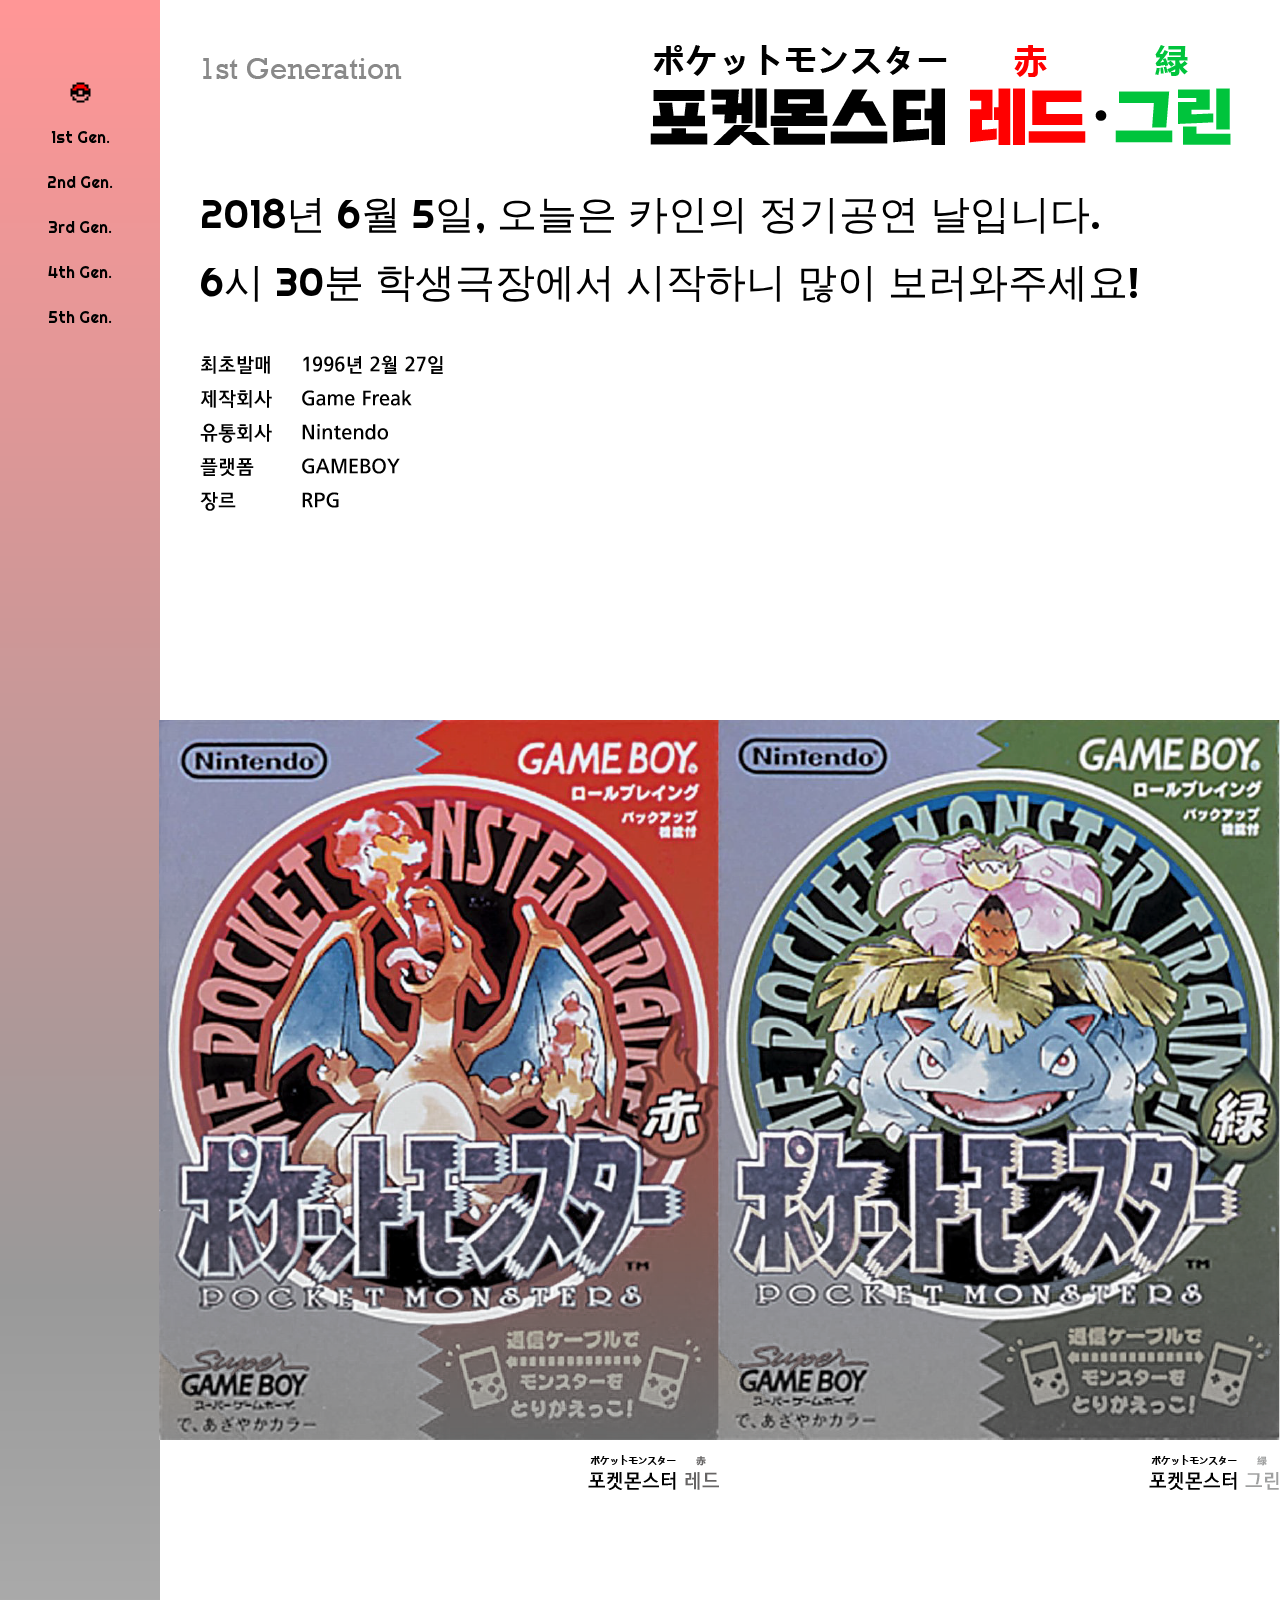
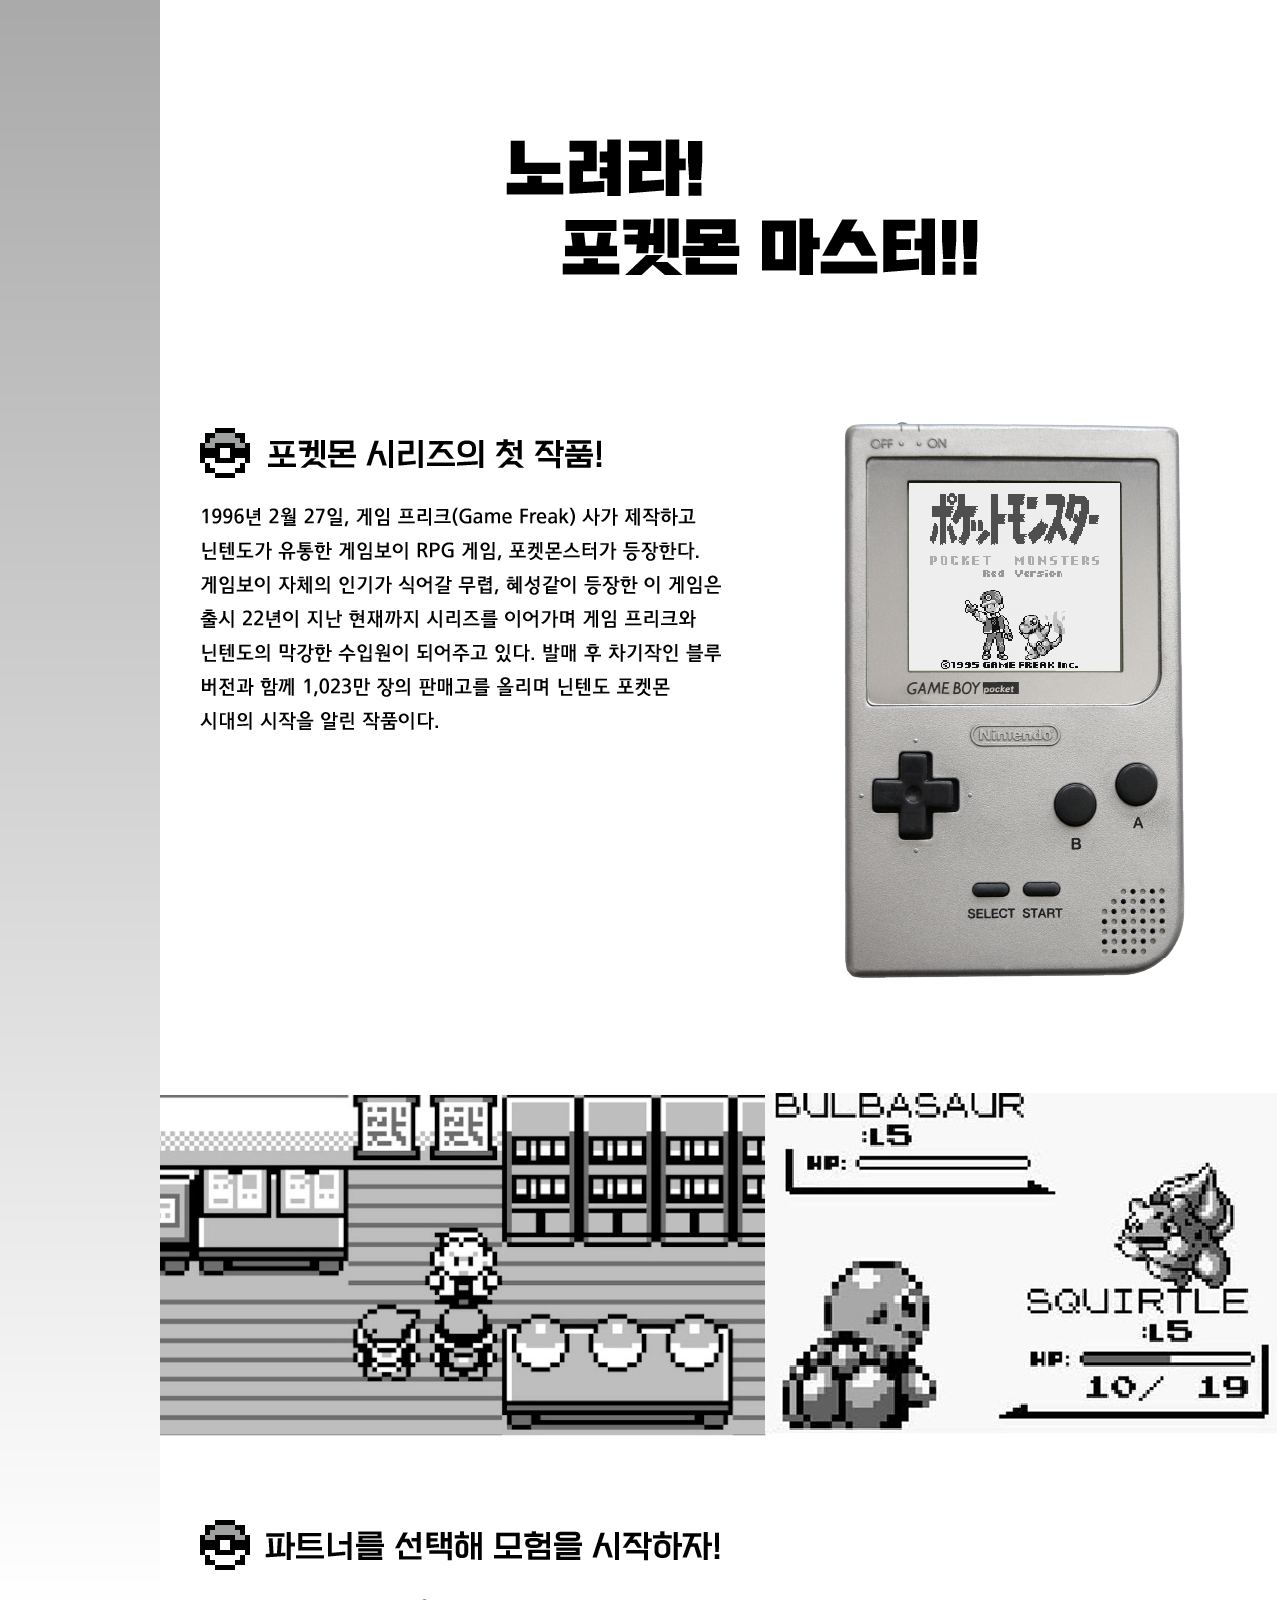
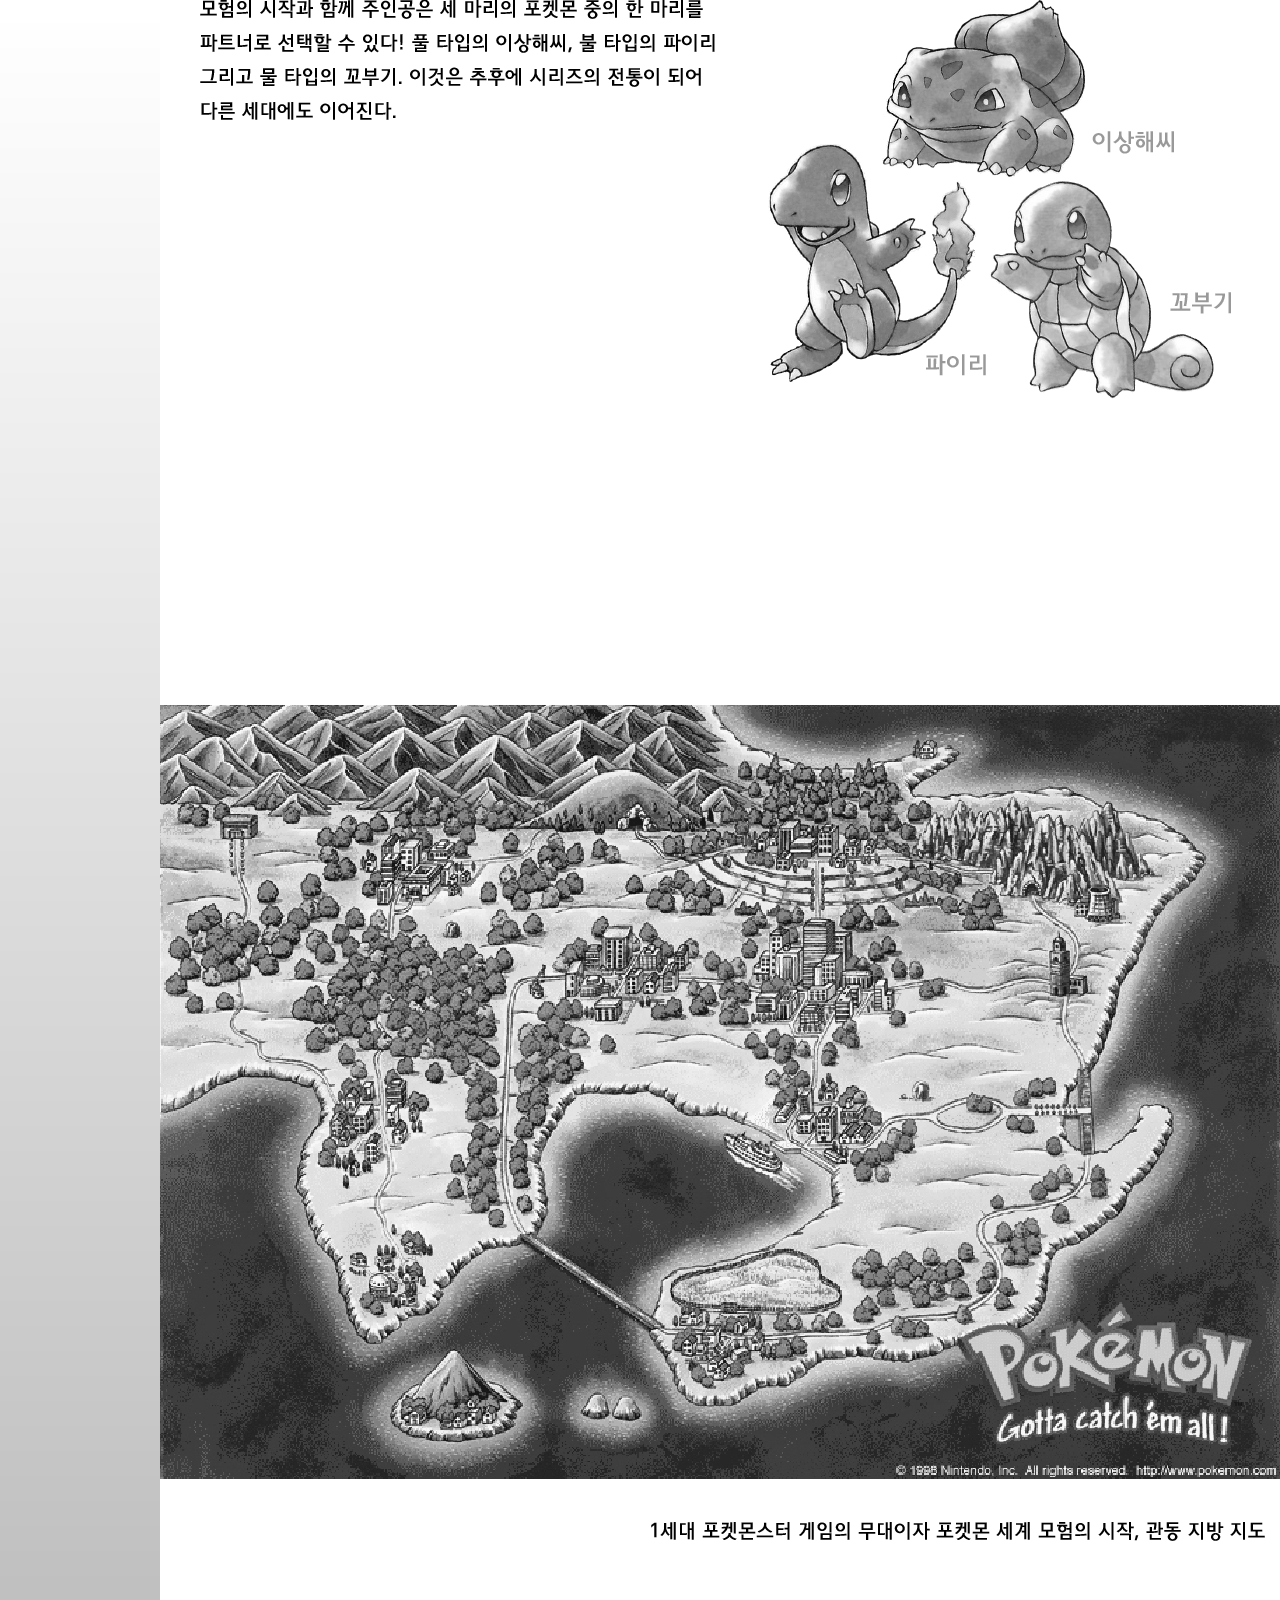
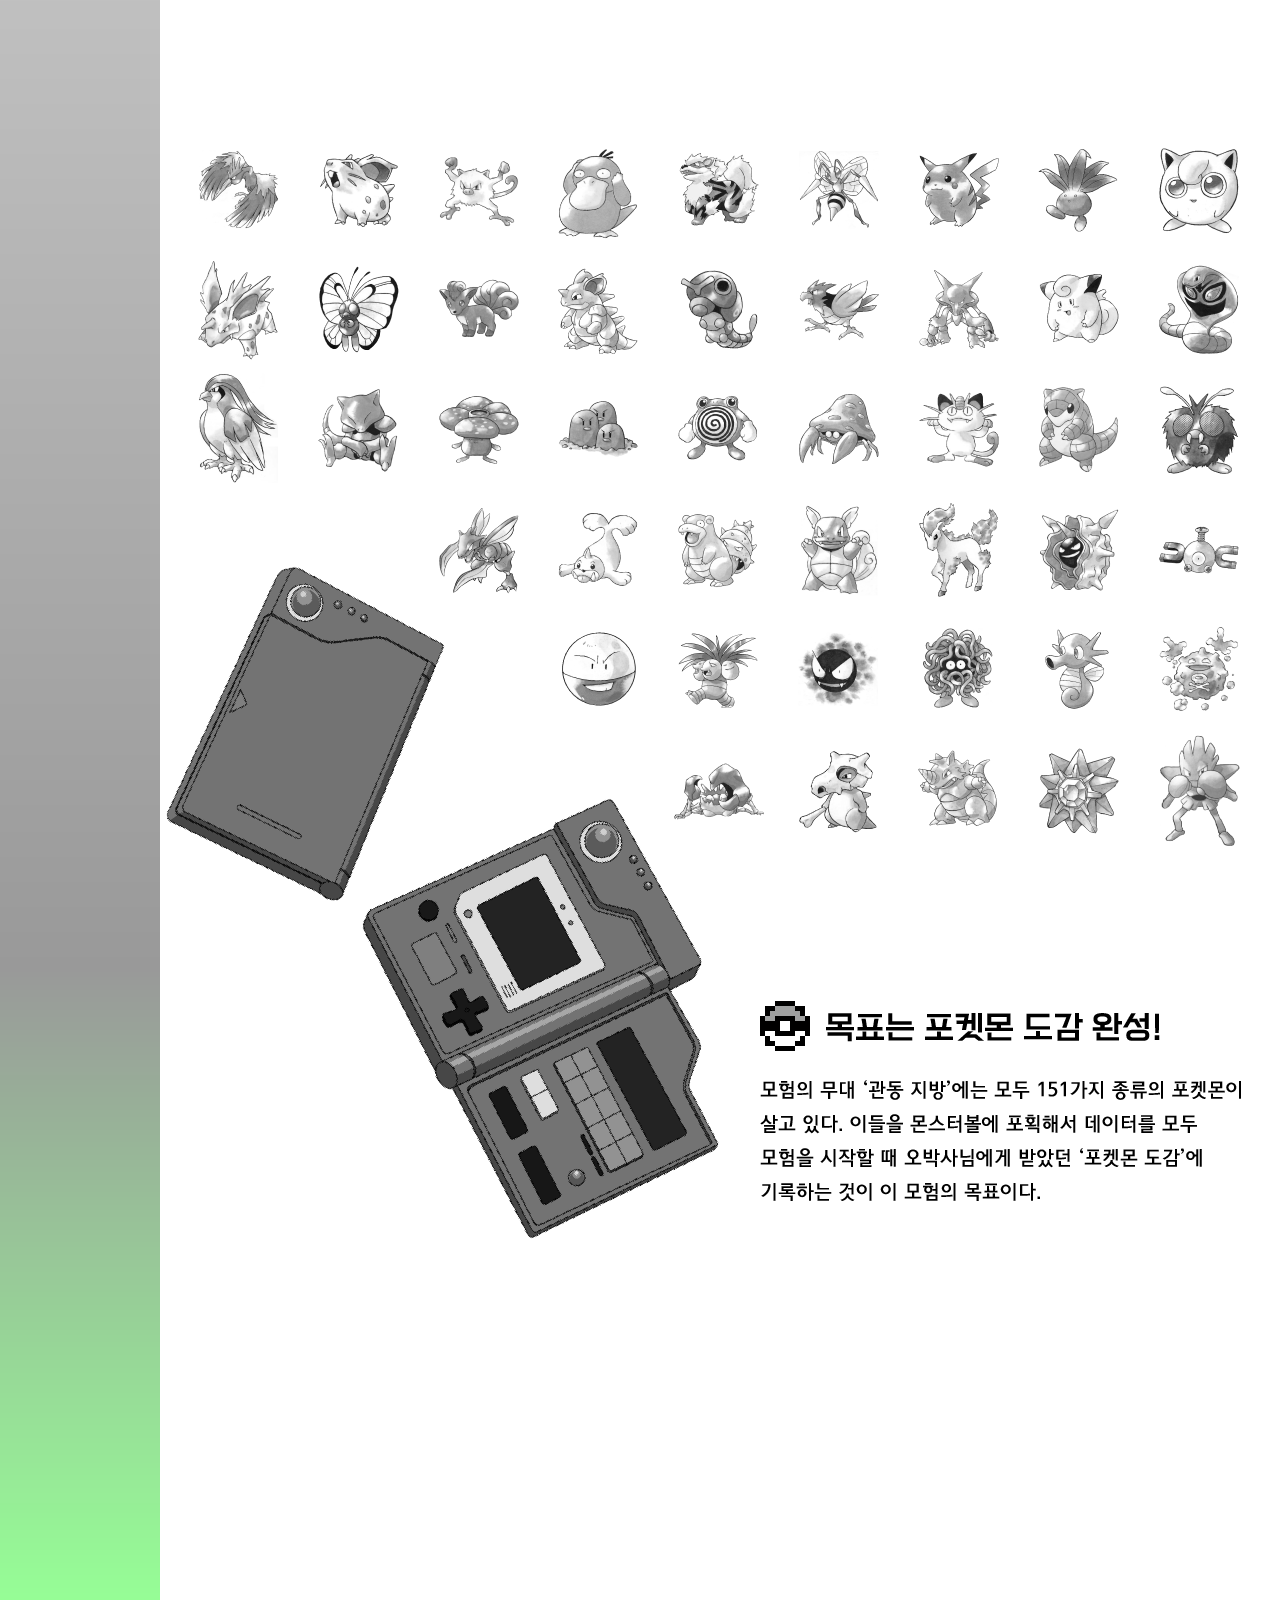
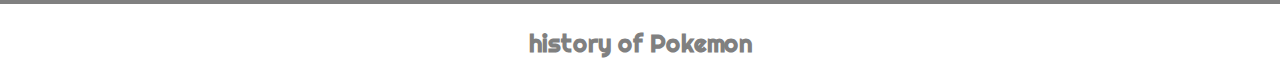
==== 1gen.html @ de826871 "Add files via upload" ====
<!DOCTYPE html>
<html>
<head>
	<meta charset="utf-8">
	<title>Pokemon Story</title>
	<link rel="stylesheet" type="text/css" href="normalize.css">
	<link href="https://fonts.googleapis.com/css?family=Righteous" rel="stylesheet">
	<meta name="description" content="포켓몬 게임의 역사를 담은 페이지.">
	<meta property="og:type" content="website">
	<meta property="og:url" content="https://raylit.github.io/Pokestory">
	<meta property="og:image" content="thumbnail-poke.png">
	<meta property="og:title" content="History of Pokemon Game">
	<meta property="og:description" content="포켓몬 게임의 역사를 담은 페이지.">
	<style>

		a:link, a:active, a:visited, a:hover{ text-decoration:  none; }
		a:link, a:active, a:visited { color: black; }

		nav{margin-top: 60px; width:160px; height: 390px; position: fixed; left:calc(50% - 640px);}
		nav #logo{width:160px; height:45px; padding-top:10px;}
		nav #logo a{display:block; text-align:center; line-height:5px ; height:45px;}
		nav #logo img{padding-top:5px; height:25px; overflow:hidden; }
		nav #menuList{margin:0; padding:0;}
		nav #menuList div{height:0px;}
		nav #menuList .main-menu-item{font-family: 'Righteous', cursive; list-style:none; width: 160px; height:45px;}
		nav #menuList a{display:block; height:45px; text-align:center; line-height:45px;}
		nav #menuList a:hover {color:white; background: black;}
		.black {margin:auto; background: gray; width:1280px; }
		.black img{width:1280px;}
		.cains{position:absolute; top:20px; padding-top:120px; padding-left:200px;font-family: 'Righteous', cursive; text-align: left; font-size:2.5em; line-height: 1.7em}


		#footer{width:1280px; height:80px; margin:auto; background: white;
			line-height: 80px;}
		#footer h1{font-family: 'Righteous', cursive; text-align: center; width:1280px; height:45px; margin:auto; background: white;
			line-height: 80px; font-size:1.5em; color:grey;}
</style>

</head>
<body>
	<audio autoplay src="music-1gen.mp3">
	</audio>

	<nav>
		<div id="logo">
			<a href="index.html">
					<br><img src="logologo.png">
				</div>
			</a>
		</div>
		<ul id="menuList">
			<div>
			</div>
			<li class="main-menu-item"><a href="1gen.html">1st Gen.</a></li>
			<li class="main-menu-item"><a href="2gen.html">2nd Gen.</a></li>
			<li class="main-menu-item"><a href="3gen.html">3rd Gen.</a></li>
			<li class="main-menu-item"><a href="4gen.html">4th Gen.</a></li>
			<li class="main-menu-item"><a href="5gen.html">5th Gen.</a></li>

		</ul>
	</nav>
	<div class="black">
		<img src="Poke-1gen.png">
		<p class="cains">
			2018년 6월 5일, 오늘은 카인의 정기공연 날입니다.
			<br>
			6시 30분 학생극장에서 시작하니 많이 보러와주세요!
		</p>
	</div>

	<footer>
		<div id="footer">
			<h1>
			history of Pokemon
			</h1> 
		</div>
	</footer>
</body>
</html>
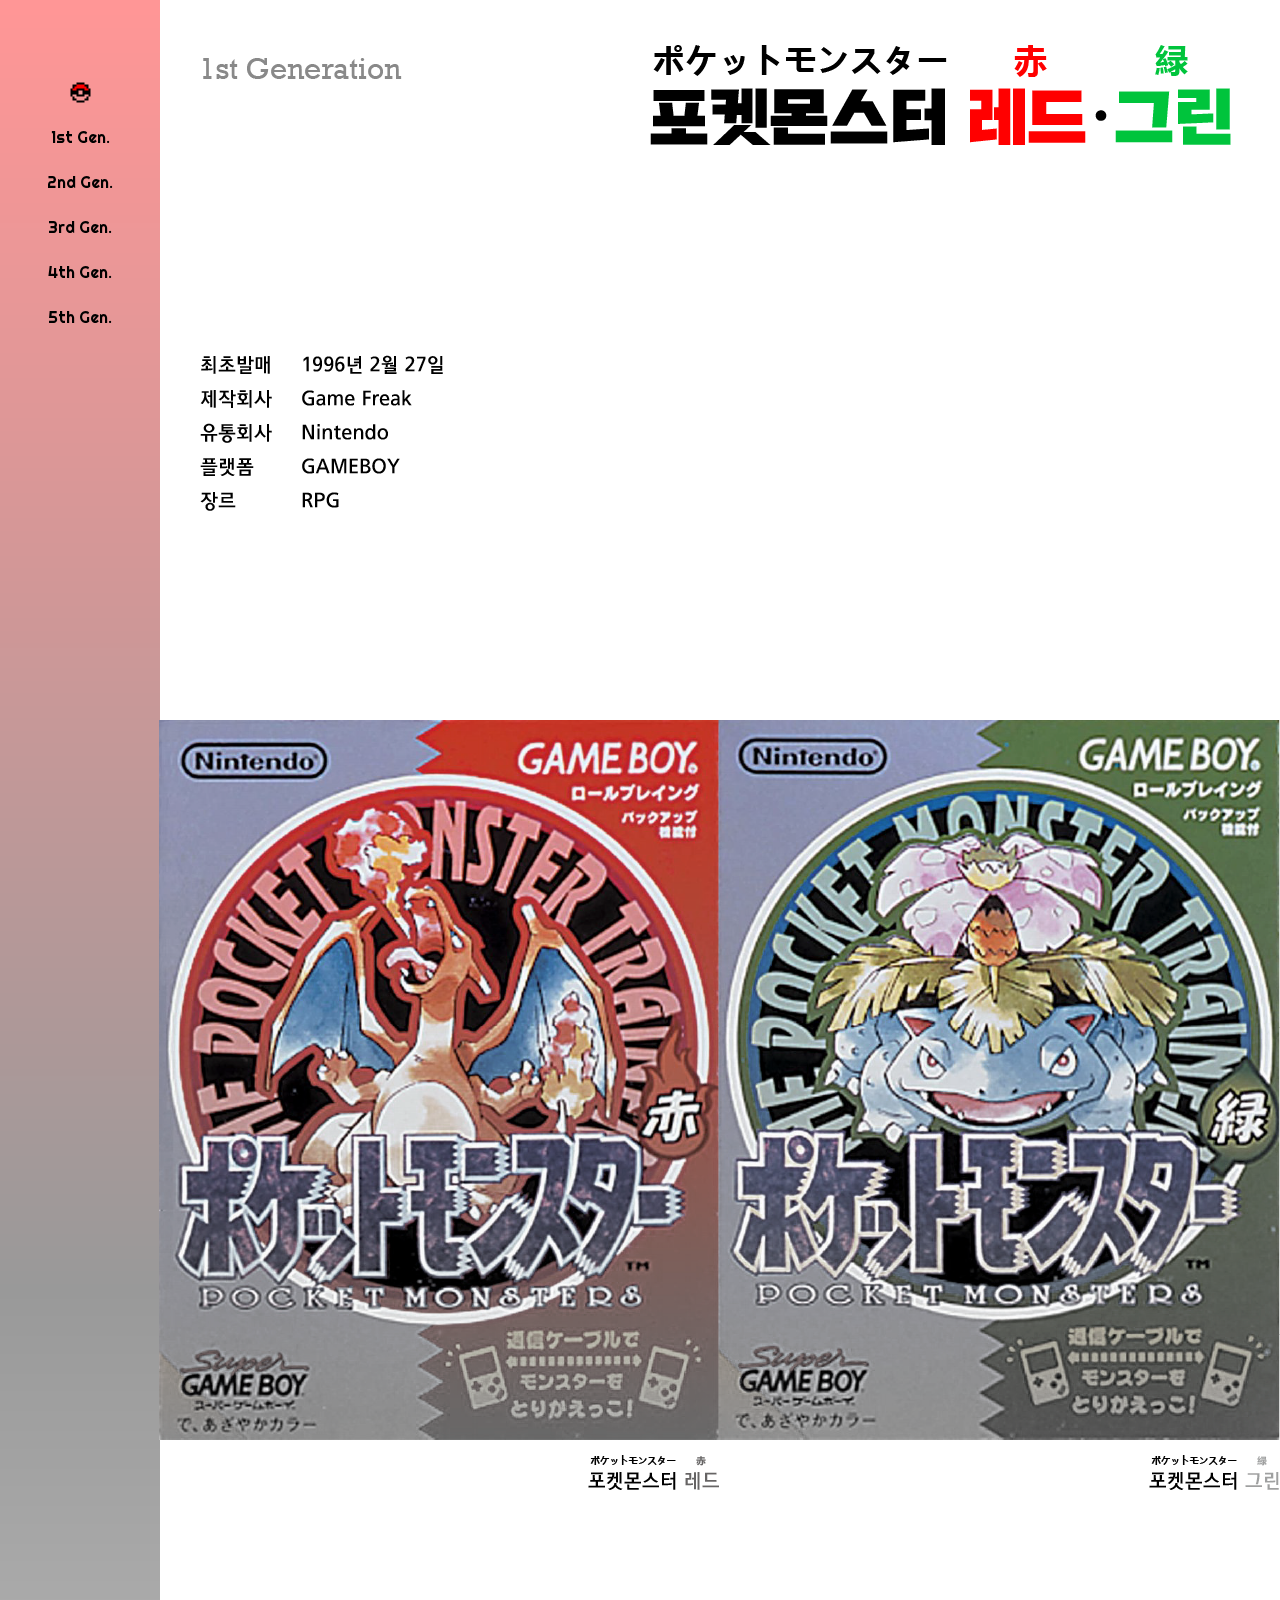
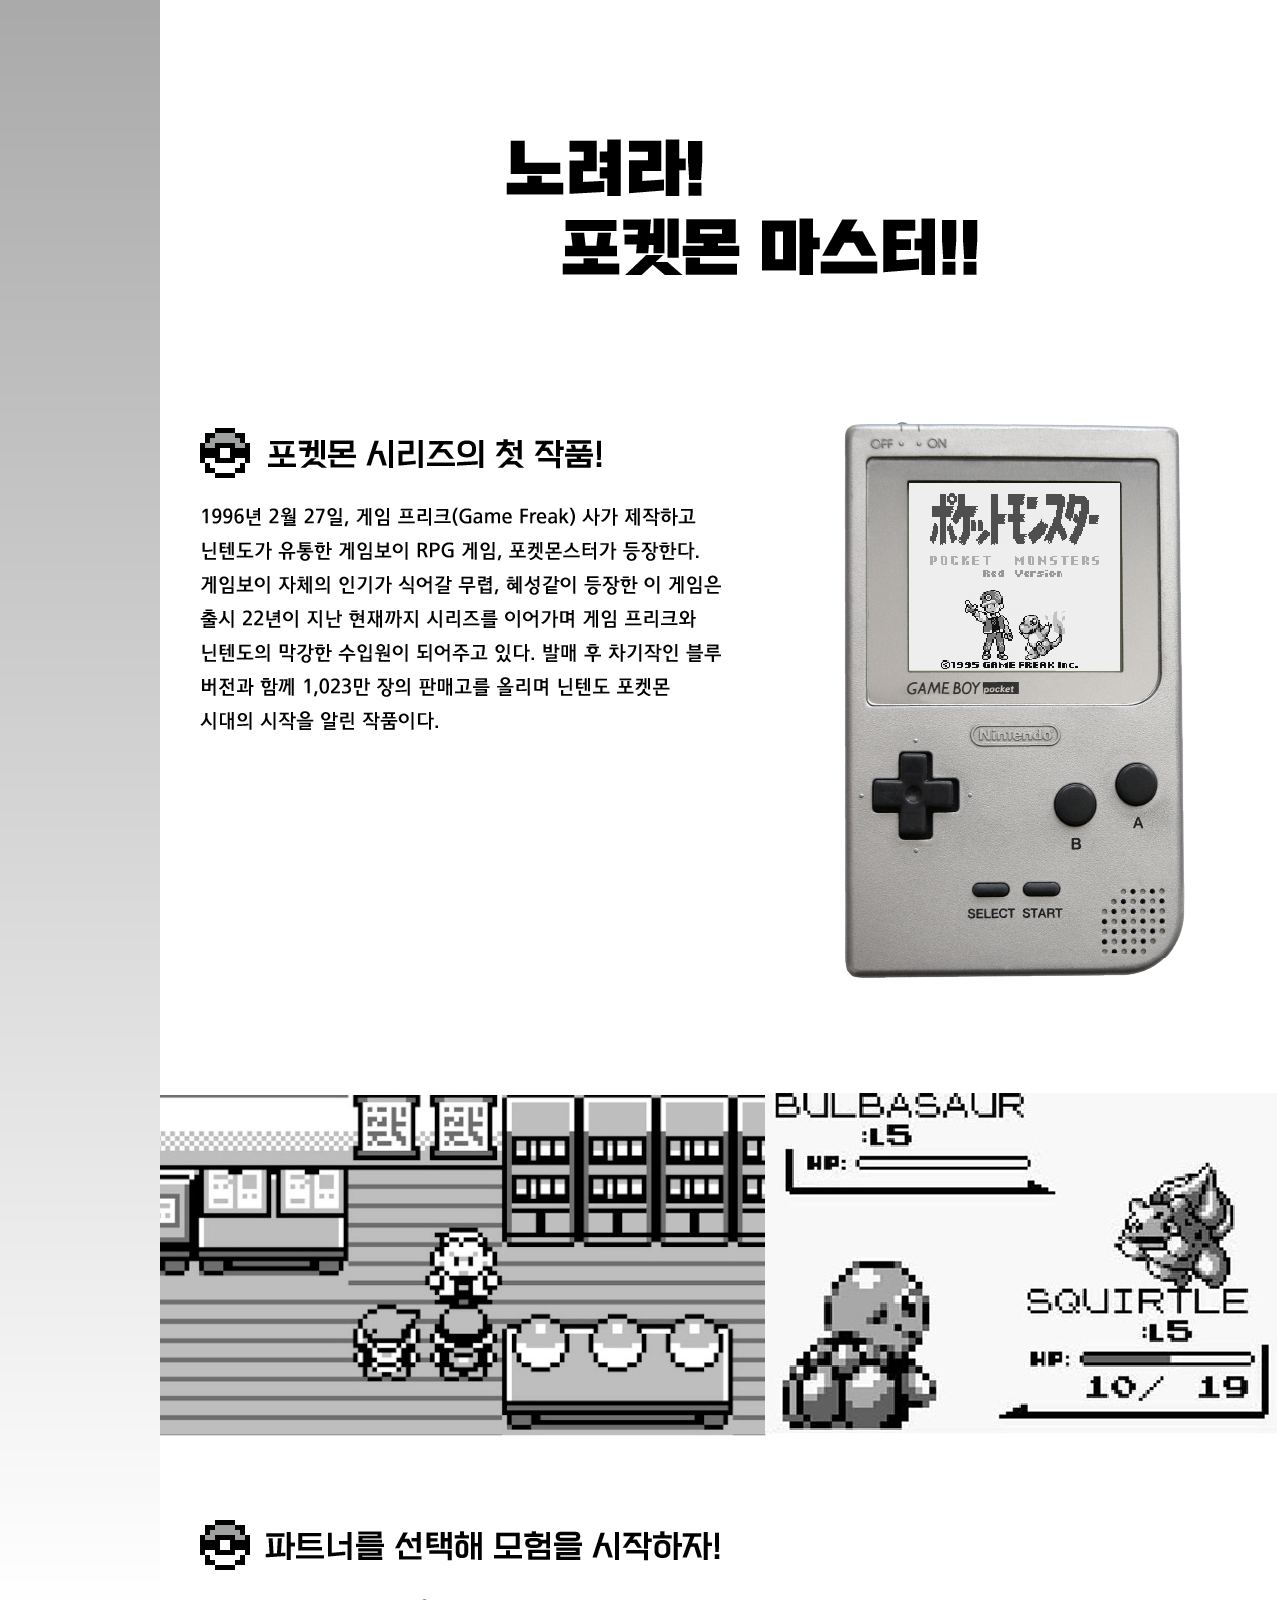
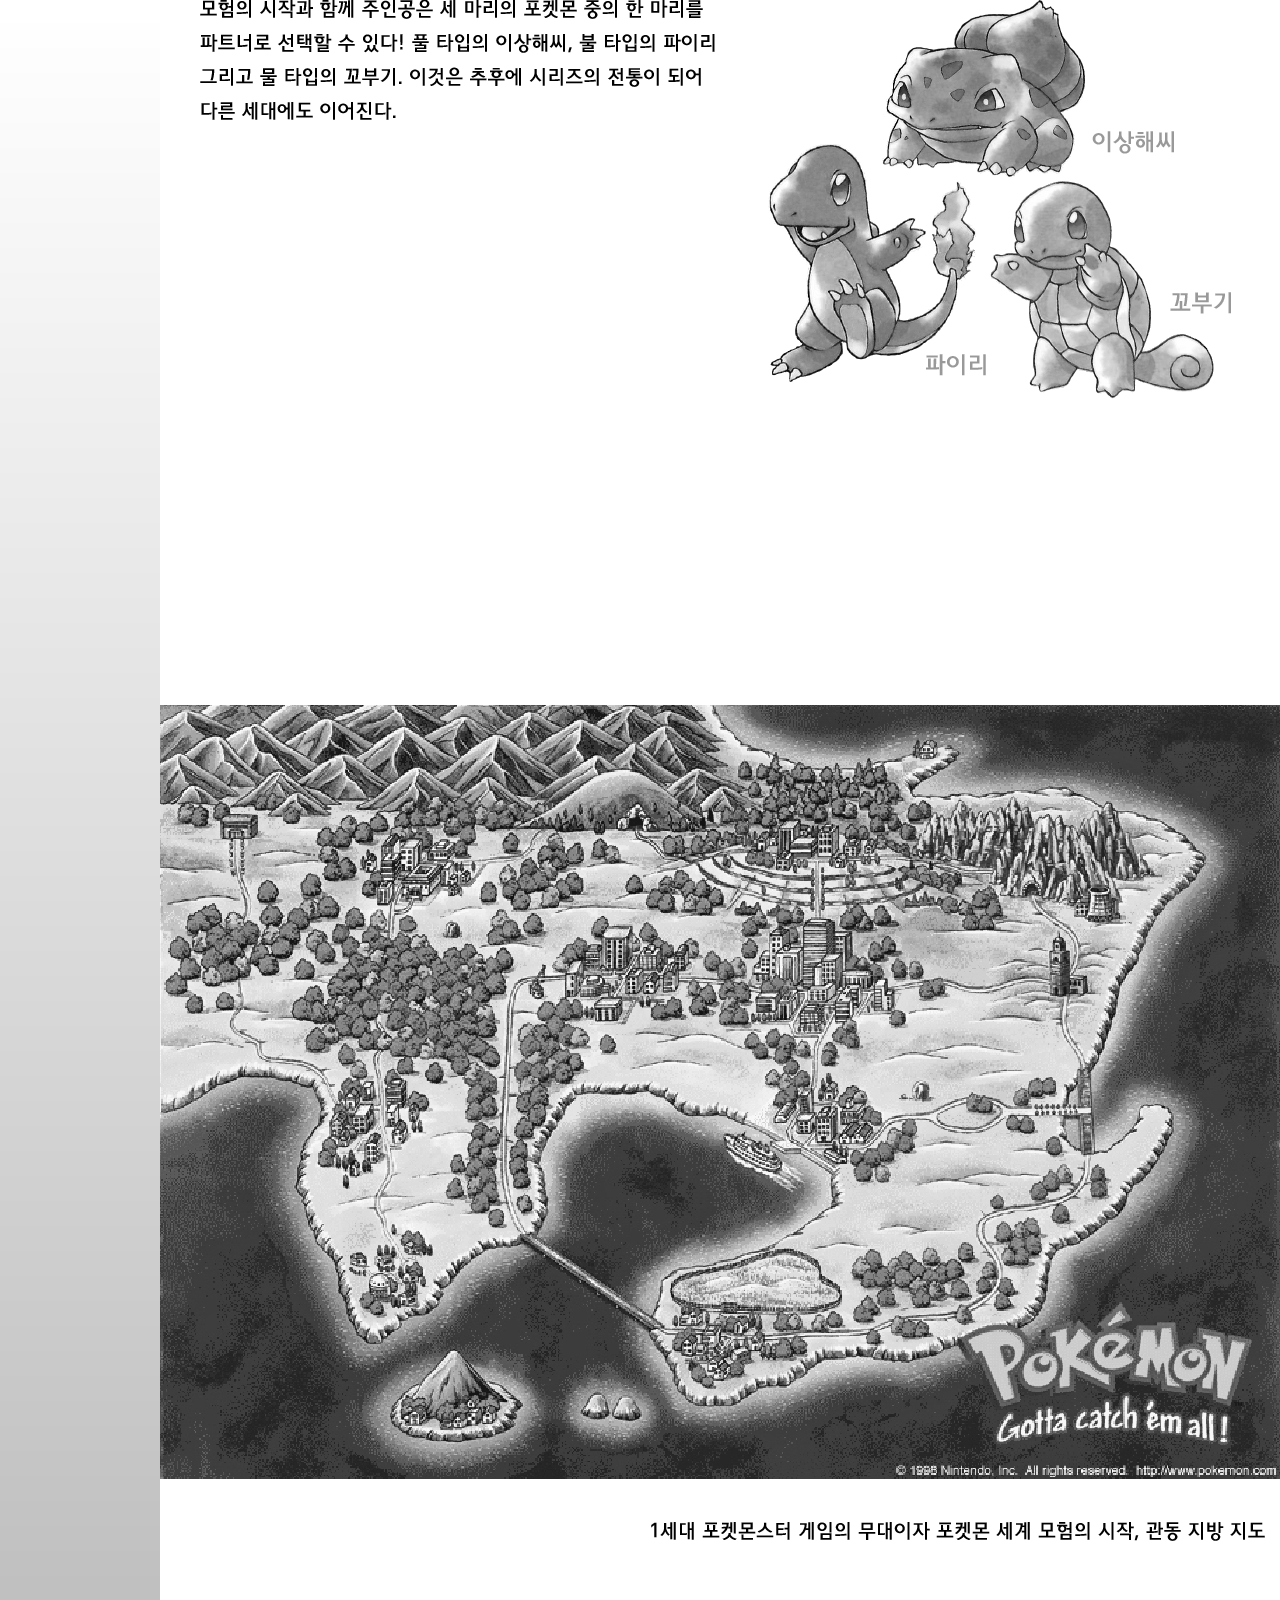
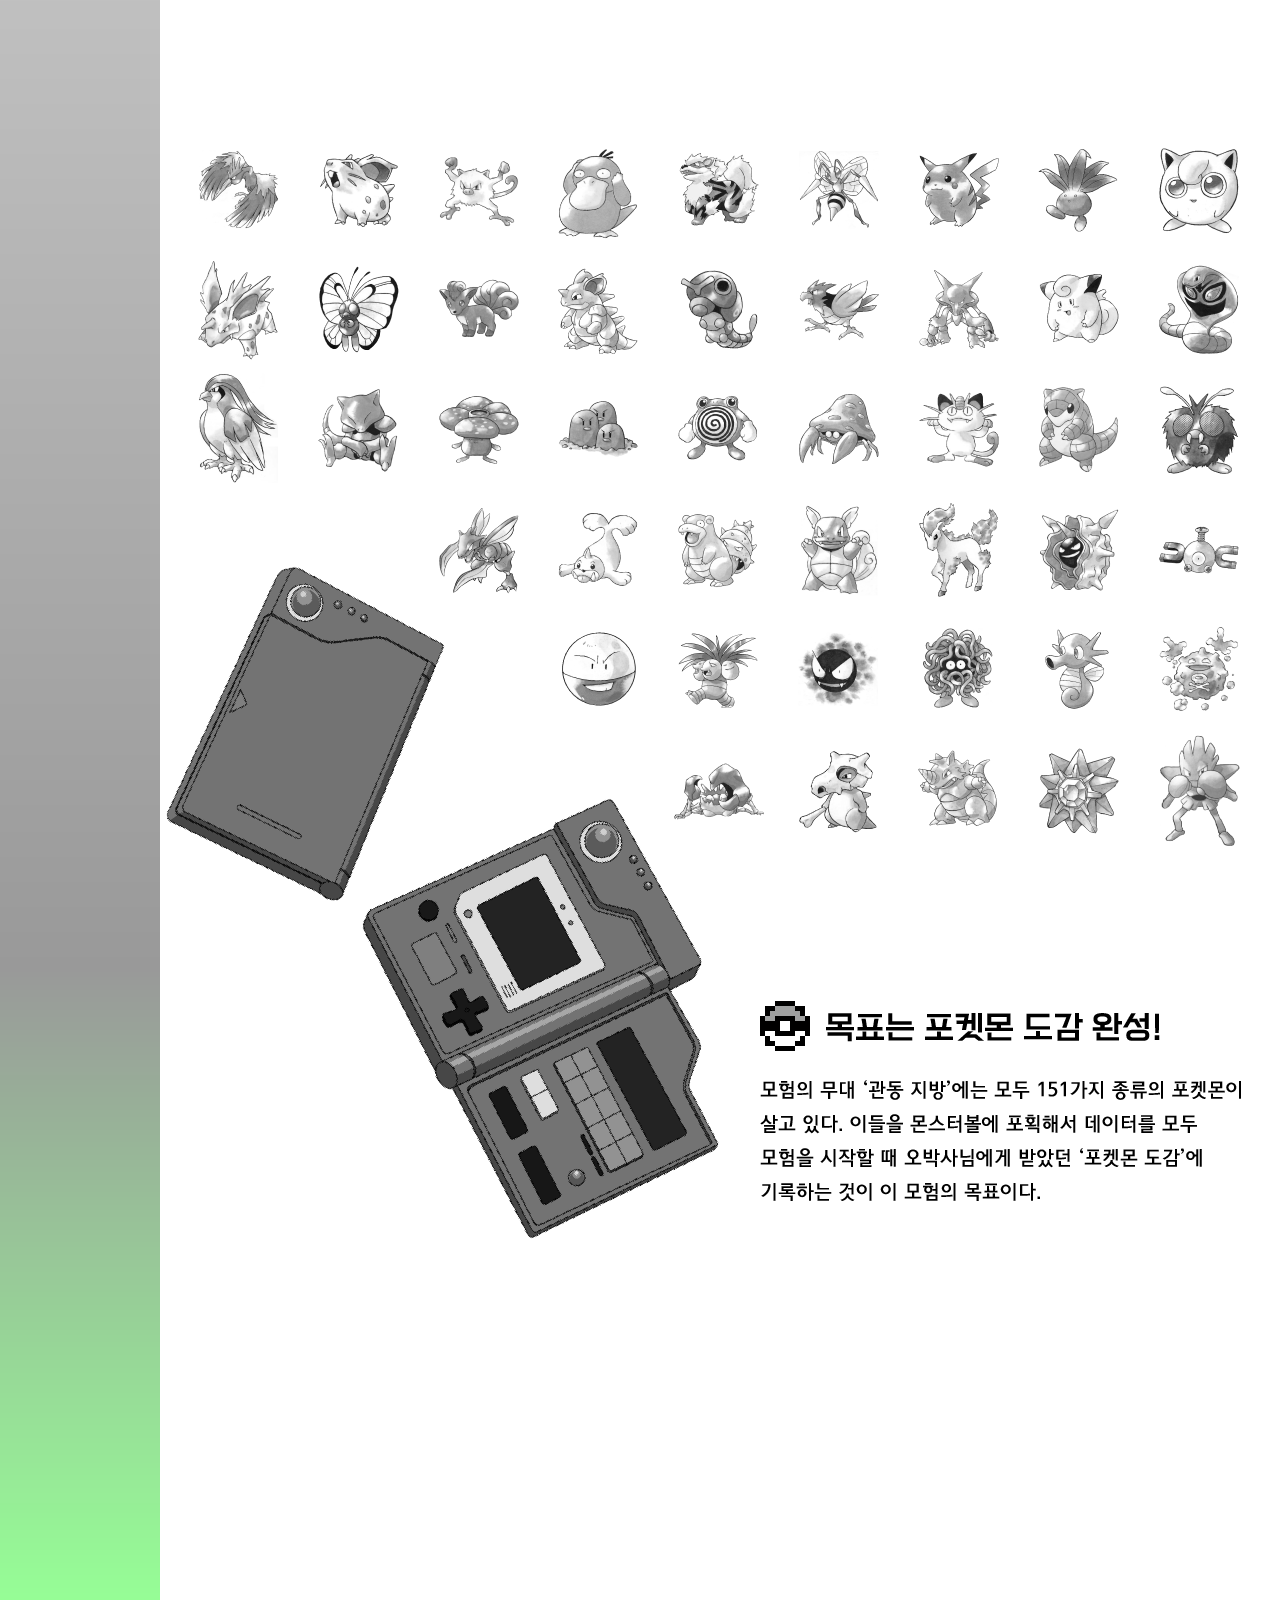
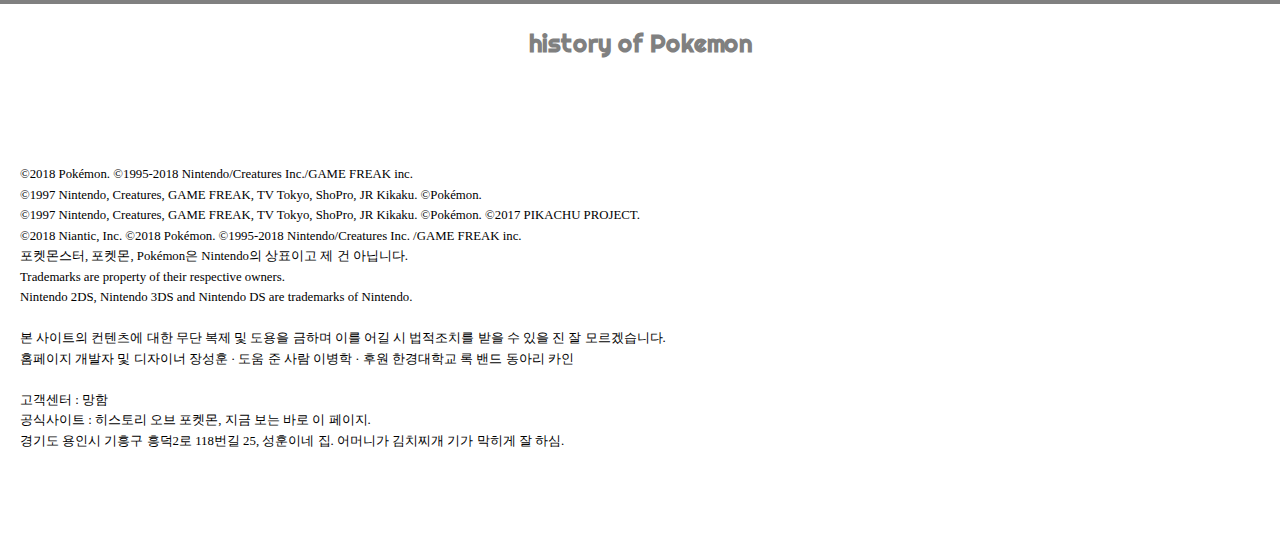
==== commit 03b9e1c5: "Add files via upload" ====
--- a/1gen.html
+++ b/1gen.html
@@ -5,36 +5,14 @@
 	<title>Pokemon Story</title>
 	<link rel="stylesheet" type="text/css" href="normalize.css">
 	<link href="https://fonts.googleapis.com/css?family=Righteous" rel="stylesheet">
+	<link rel="stylesheet" type="text/css" href="style.css">
 	<meta name="description" content="포켓몬 게임의 역사를 담은 페이지.">
 	<meta property="og:type" content="website">
 	<meta property="og:url" content="https://raylit.github.io/Pokestory">
 	<meta property="og:image" content="thumbnail-poke.png">
 	<meta property="og:title" content="History of Pokemon Game">
 	<meta property="og:description" content="포켓몬 게임의 역사를 담은 페이지.">
-	<style>
 
-		a:link, a:active, a:visited, a:hover{ text-decoration:  none; }
-		a:link, a:active, a:visited { color: black; }
-
-		nav{margin-top: 60px; width:160px; height: 390px; position: fixed; left:calc(50% - 640px);}
-		nav #logo{width:160px; height:45px; padding-top:10px;}
-		nav #logo a{display:block; text-align:center; line-height:5px ; height:45px;}
-		nav #logo img{padding-top:5px; height:25px; overflow:hidden; }
-		nav #menuList{margin:0; padding:0;}
-		nav #menuList div{height:0px;}
-		nav #menuList .main-menu-item{font-family: 'Righteous', cursive; list-style:none; width: 160px; height:45px;}
-		nav #menuList a{display:block; height:45px; text-align:center; line-height:45px;}
-		nav #menuList a:hover {color:white; background: black;}
-		.black {margin:auto; background: gray; width:1280px; }
-		.black img{width:1280px;}
-		.cains{position:absolute; top:20px; padding-top:120px; padding-left:200px;font-family: 'Righteous', cursive; text-align: left; font-size:2.5em; line-height: 1.7em}
-
-
-		#footer{width:1280px; height:80px; margin:auto; background: white;
-			line-height: 80px;}
-		#footer h1{font-family: 'Righteous', cursive; text-align: center; width:1280px; height:45px; margin:auto; background: white;
-			line-height: 80px; font-size:1.5em; color:grey;}
-</style>
 
 </head>
 <body>
@@ -61,11 +39,6 @@
 	</nav>
 	<div class="black">
 		<img src="Poke-1gen.png">
-		<p class="cains">
-			2018년 6월 5일, 오늘은 카인의 정기공연 날입니다.
-			<br>
-			6시 30분 학생극장에서 시작하니 많이 보러와주세요!
-		</p>
 	</div>
 
 	<footer>
@@ -74,6 +47,24 @@
 			history of Pokemon
 			</h1> 
 		</div>
+		<div id="footer">
+			<p>
+			©2018 Pokémon. ©1995-2018 Nintendo/Creatures Inc./GAME FREAK inc.<br>
+			©1997 Nintendo, Creatures, GAME FREAK, TV Tokyo, ShoPro, JR Kikaku. ©Pokémon.<br>
+			©1997 Nintendo, Creatures, GAME FREAK, TV Tokyo, ShoPro, JR Kikaku. ©Pokémon. ©2017 PIKACHU PROJECT.<br>
+			©2018 Niantic, Inc. ©2018 Pokémon. ©1995-2018 Nintendo/Creatures Inc. /GAME FREAK inc.<br>
+			포켓몬스터, 포켓몬, Pokémon은 Nintendo의 상표이고 제 건 아닙니다.<br>
+			Trademarks are property of their respective owners. <br>
+			Nintendo 2DS, Nintendo 3DS and Nintendo DS are trademarks of Nintendo. <br><br>
+			본 사이트의 컨텐츠에 대한 무단 복제 및 도용을 금하며 이를 어길 시 법적조치를 받을 수 있을 진 잘 모르겠습니다.<br>
+			홈페이지 개발자 및 디자이너 장성훈 · 도움 준 사람 이병학 · 후원 한경대학교 록 밴드 동아리 카인<br>
+			<br>
+			고객센터 : 망함<br>
+			공식사이트 : 히스토리 오브 포켓몬, 지금 보는 바로 이 페이지.<br>
+			경기도 용인시 기흥구 흥덕2로 118번길 25, 성훈이네 집. 어머니가 김치찌개 기가 막히게 잘 하심.<br>
+			<br><br><br><br>
+			</p>
+		</div>
 	</footer>
 </body>
 </html>--- a/style.css
+++ b/style.css
@@ -0,0 +1,26 @@
+
+		section { width: 1280px; height:720px; margin:auto;}
+		.title{ float: left; width:256px;}
+		.title img{opacity:0.2;}
+		a:hover img{opacity:1;}
+		.titletext{margin:auto; position:absolute; top:180px; left:calc(50% - 300px);}
+		.clear{clear:both;}
+
+		a:link, a:active, a:visited, a:hover{ text-decoration:  none; }
+		a:link, a:active, a:visited { color: black; }
+
+		nav{margin-top: 60px; width:160px; height: 390px; position: fixed; left:calc(50% - 640px);}
+		nav #logo{width:160px; height:45px; padding-top:10px;}
+		nav #logo a{display:block; text-align:center; line-height:5px ; height:45px;}
+		nav #logo img{padding-top:5px; height:25px; overflow:hidden; }
+		nav #menuList{margin:0; padding:0;}
+		nav #menuList div{height:0px;}
+		nav #menuList .main-menu-item{font-family: 'Righteous', cursive; list-style:none; width: 160px; height:45px;}
+		nav #menuList a{display:block; height:45px; text-align:center; line-height:45px;}
+		nav #menuList a:hover {color:white; background: black;}
+		.black {margin:auto; background: gray; width:1280px; }
+		.black img{width:1280px;}
+
+		#footer{width:1280px; margin:auto; background: white; position:relative;}
+		#footer h1{font-family: 'Righteous', cursive; text-align: center; width:1280px; height:160px; margin:auto; background: white; line-height: 80px; font-size:1.5em; color:grey;}
+		#footer p{margin: auto; width: 1280px; font-size:0.8em; text-align:left; line-height:1.6em; padding-left:20px;}
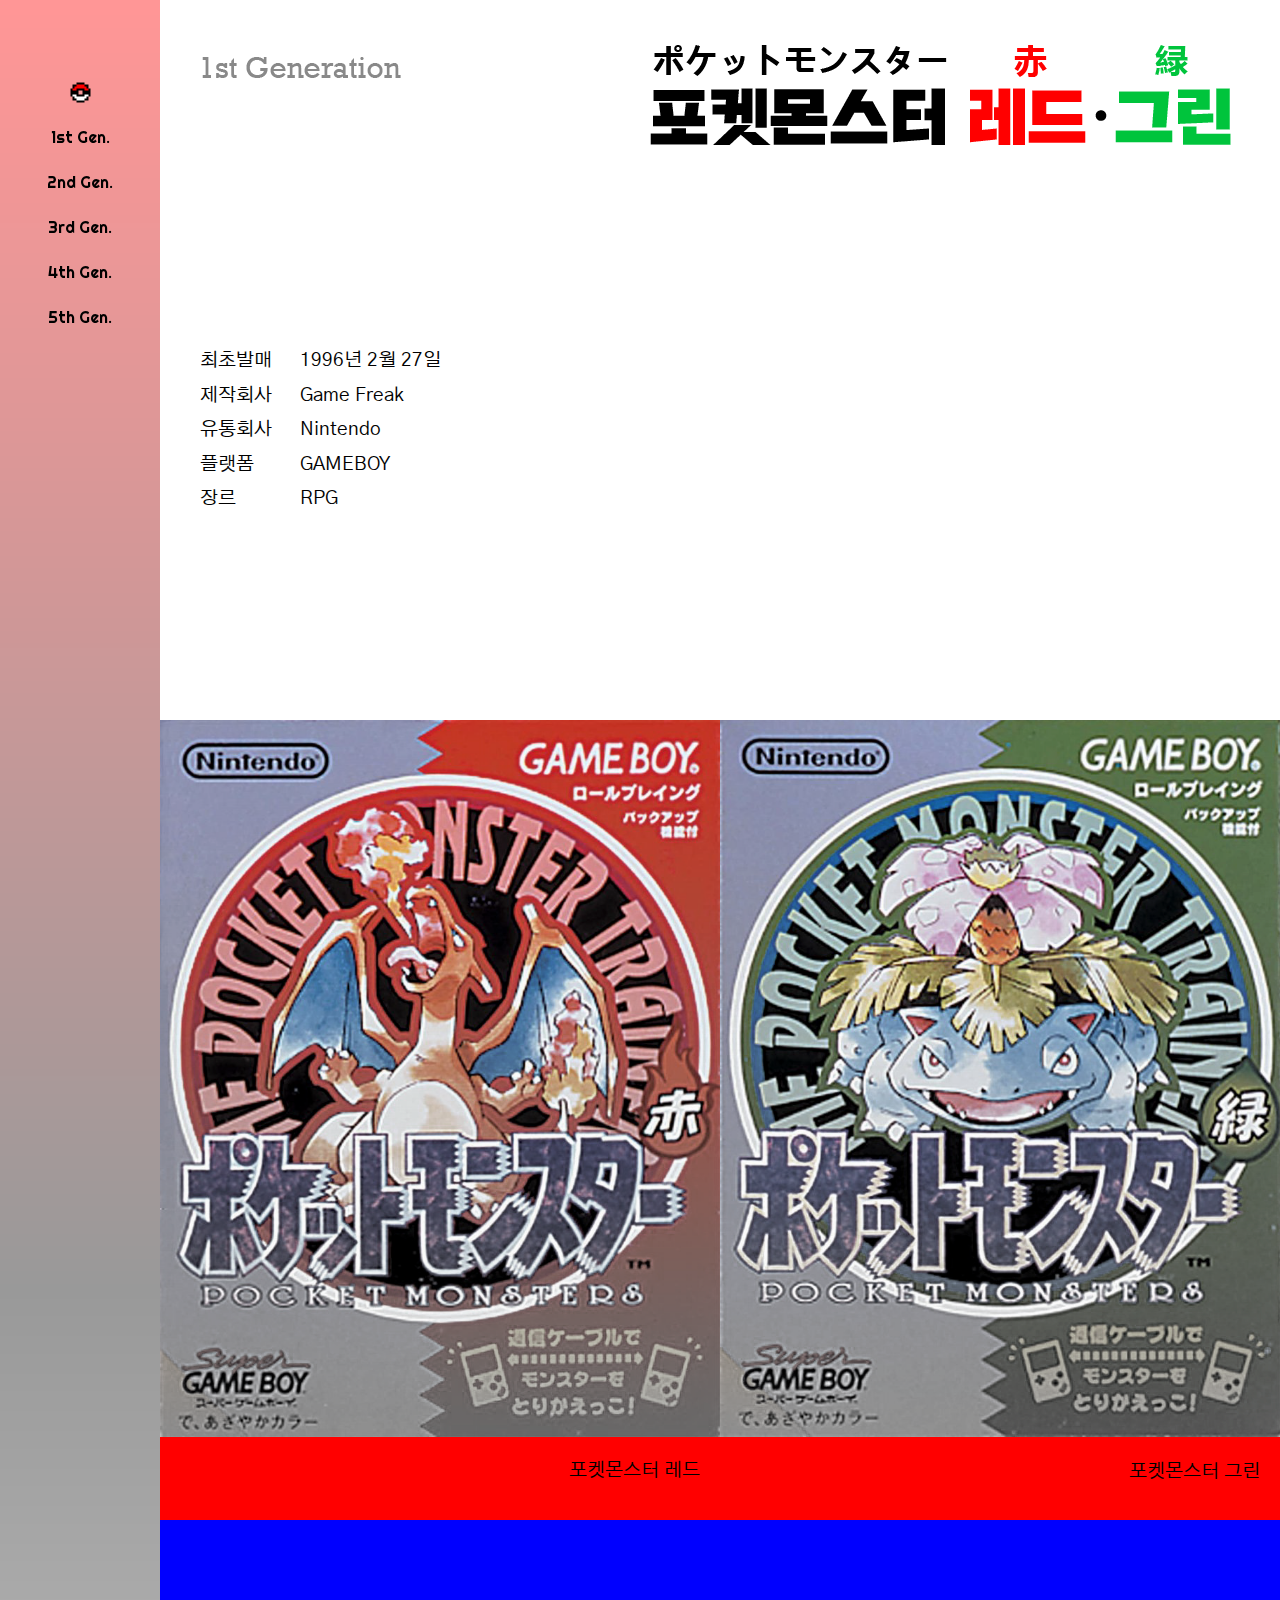
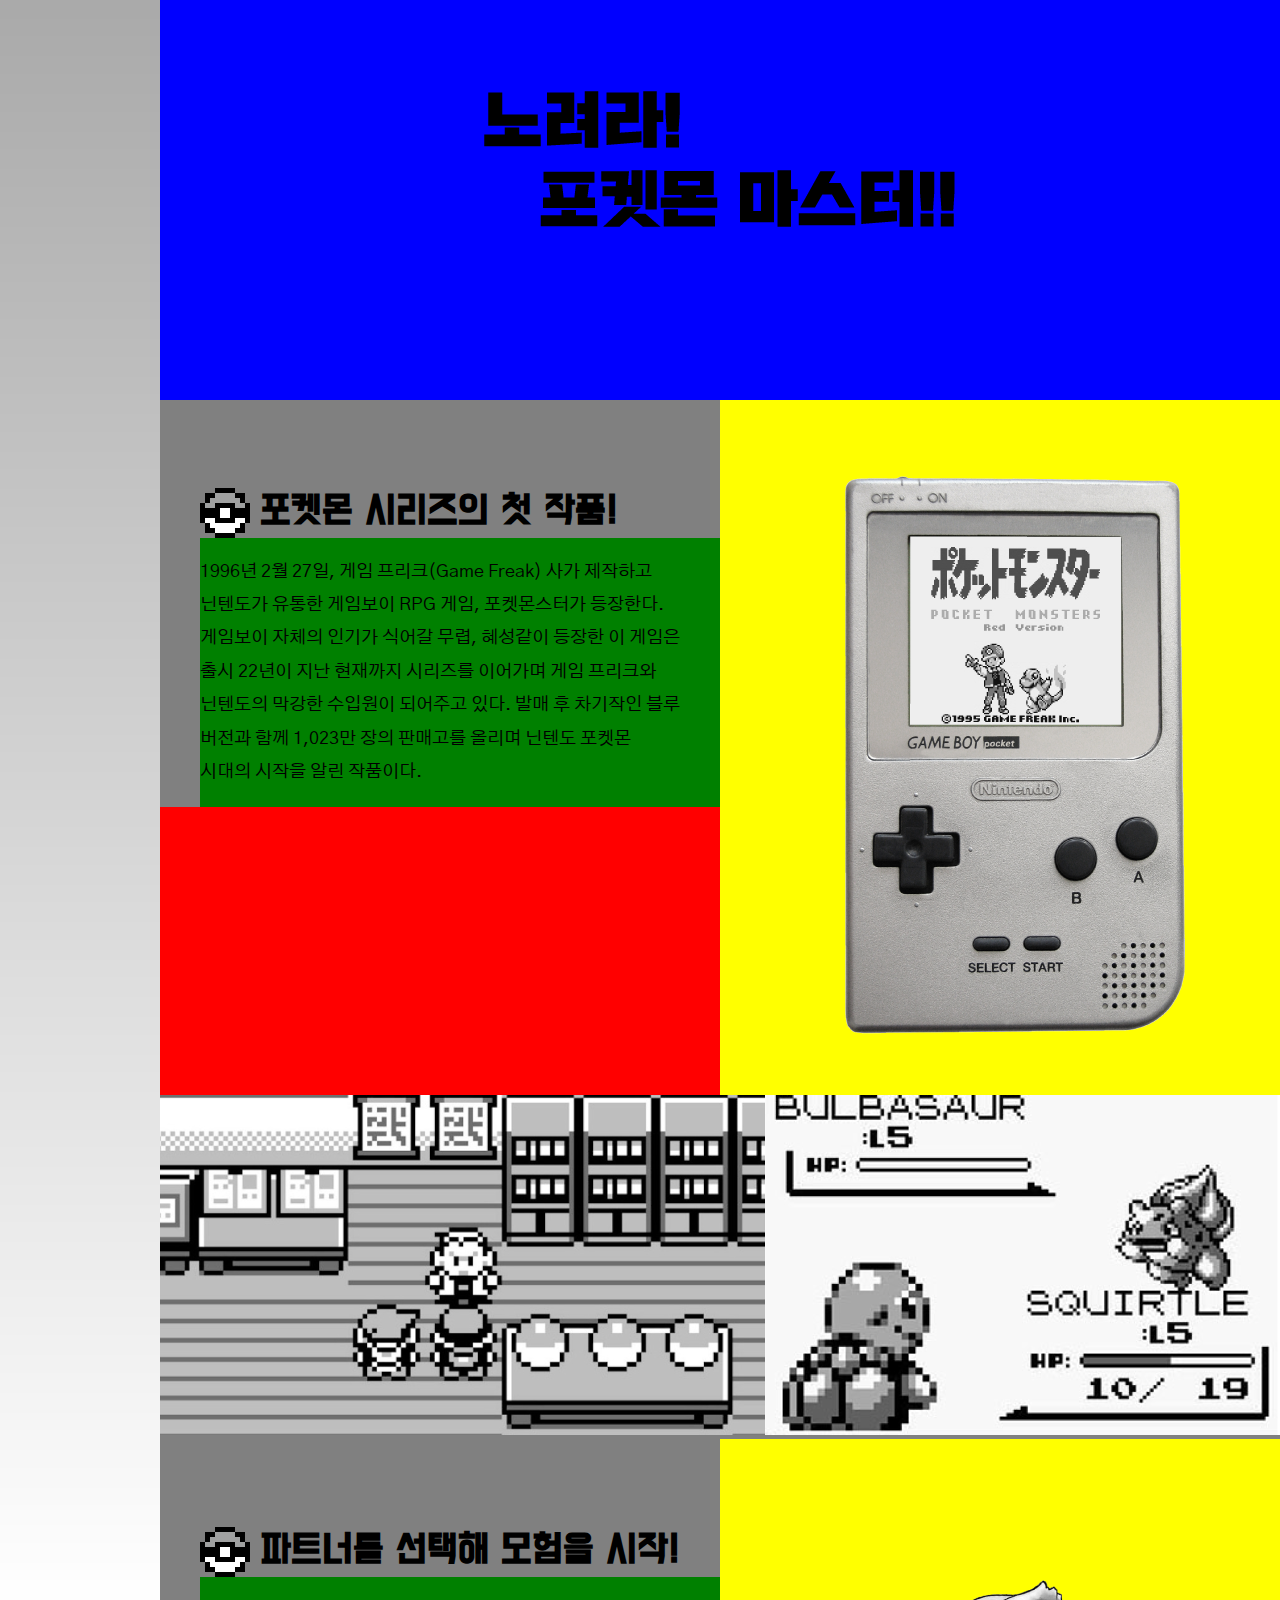
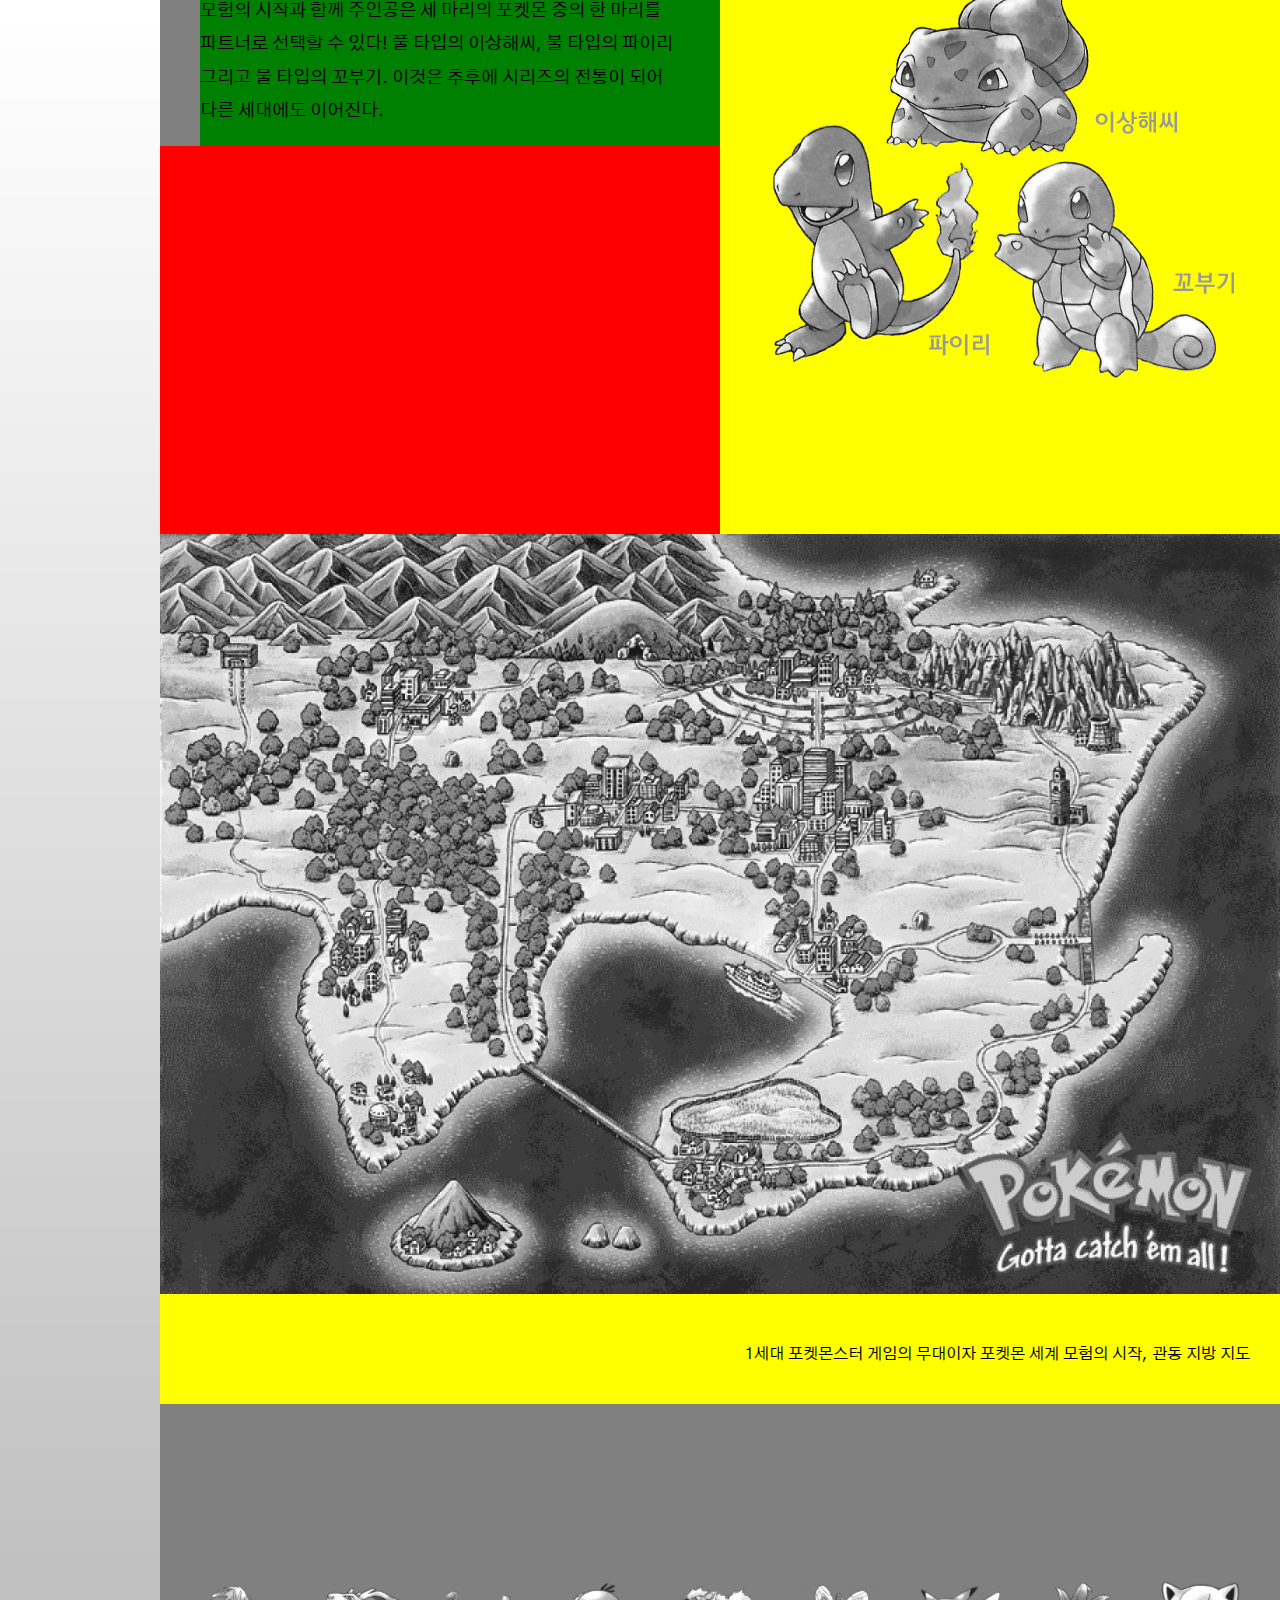
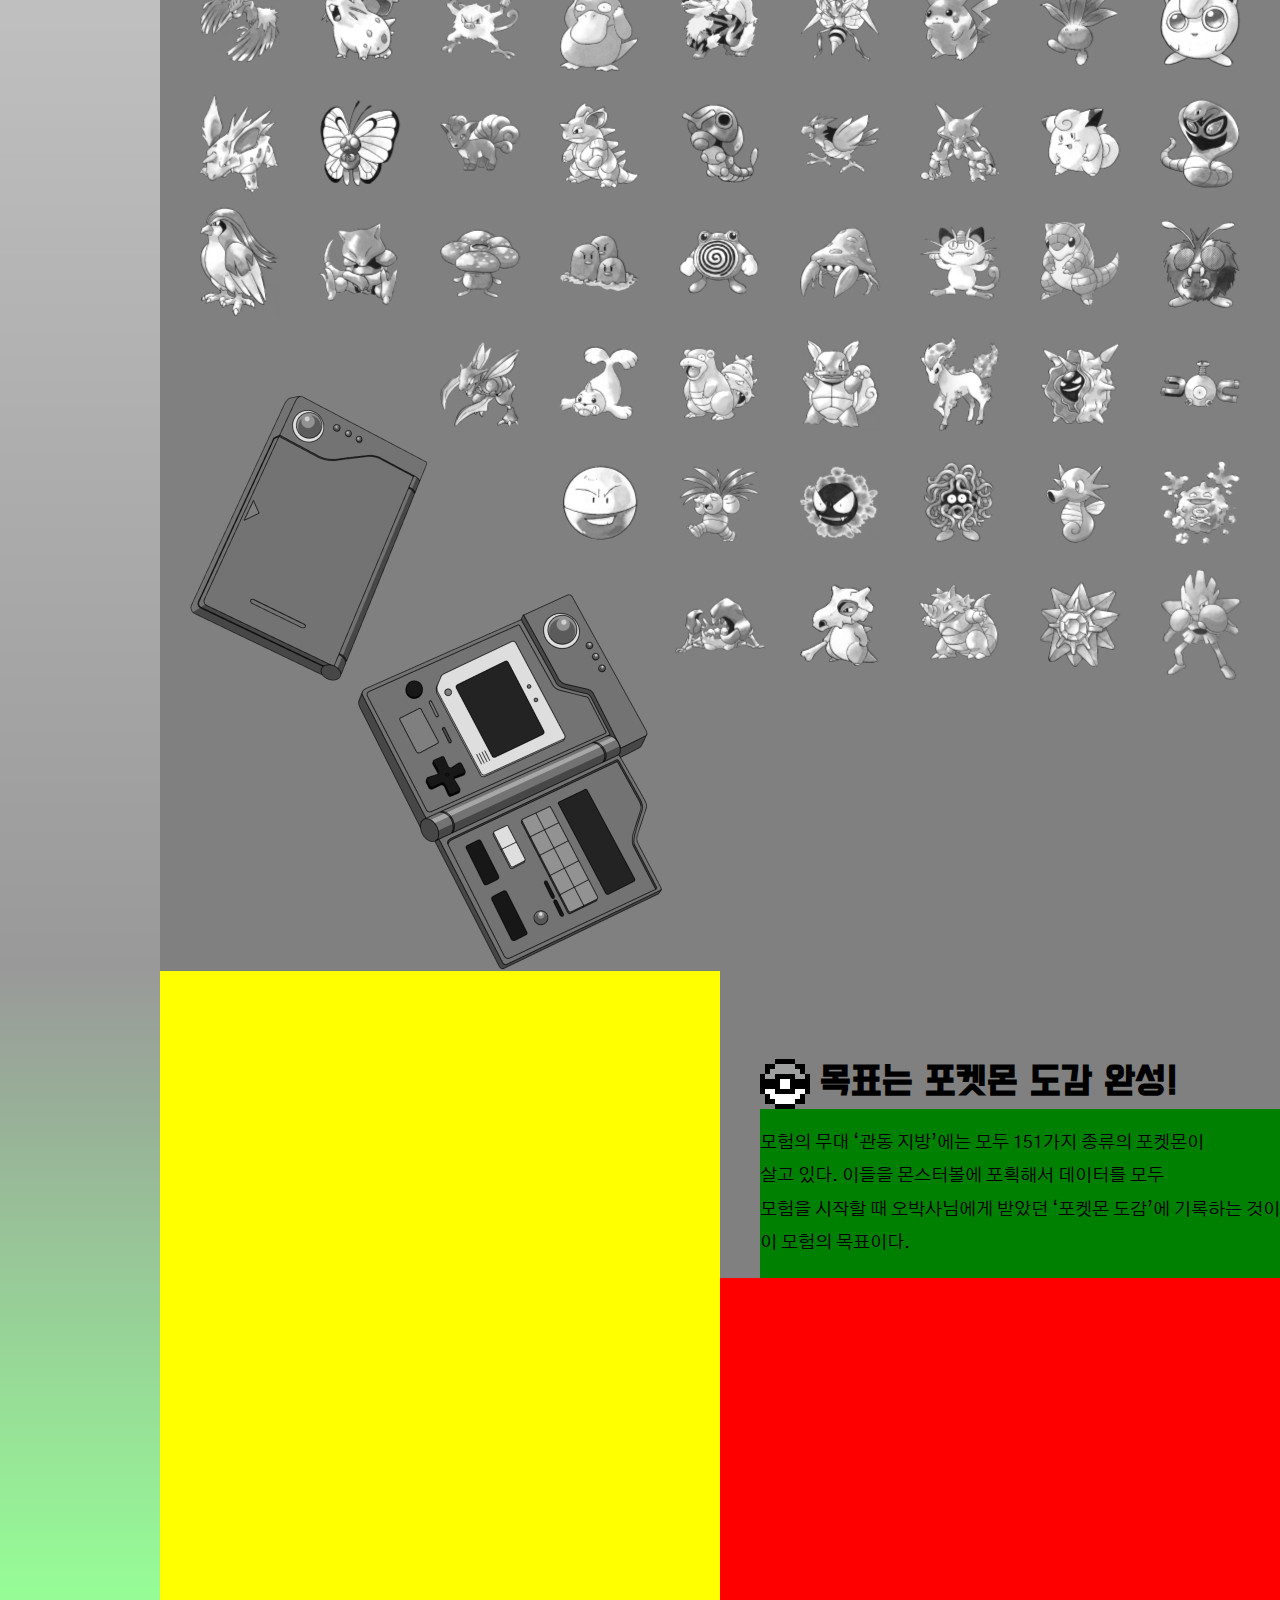
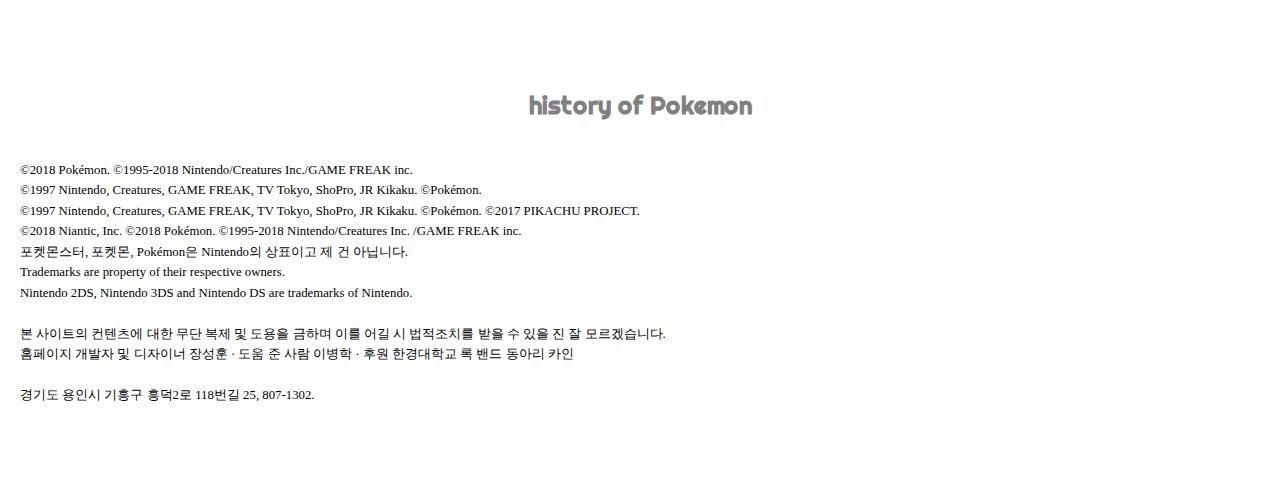
==== commit eb85d971: "Add files via upload" ====
--- a/1gen.html
+++ b/1gen.html
@@ -6,6 +6,7 @@
 	<link rel="stylesheet" type="text/css" href="normalize.css">
 	<link href="https://fonts.googleapis.com/css?family=Righteous" rel="stylesheet">
 	<link rel="stylesheet" type="text/css" href="style.css">
+	<link href="https://fonts.googleapis.com/css?family=Do+Hyeon|Gothic+A1" rel="stylesheet">
 	<meta name="description" content="포켓몬 게임의 역사를 담은 페이지.">
 	<meta property="og:type" content="website">
 	<meta property="og:url" content="https://raylit.github.io/Pokestory">
@@ -37,8 +38,108 @@
 
 		</ul>
 	</nav>
-	<div class="black">
-		<img src="Poke-1gen.png">
+	<div id="mainbody1">
+		<div class="colorbar">
+			<img src="gencolor-1.png">
+		</div>
+		<div class="titlebar">
+			<img src="gentitle-1.png">
+		</div>
+		<div class="specbar">
+			<p class="korfont">
+				최초발매<br>제작회사<br>유통회사<br>플랫폼<br>장르<br></p>
+			<p2 class="korfont">
+				1996년 2월 27일<br>Game Freak<br>Nintendo<br>GAMEBOY<br>RPG<br></p2>
+		</div>
+		<div class="bar2">
+			<div class="gametitle">
+				<img src="pokered.png">
+				<div>
+					<p class="korfont">
+					포켓몬스터 레드</p></div>
+				</div>
+			<div class="gametitle">
+				<img src="pokegreen.png">
+				<div>
+					<p class="korfont">
+					포켓몬스터 그린</p></div>
+				</div>
+		</div>
+		<div class="bar3">
+			<img src="gen1-1.png">
+		</div>
+		<div class="bar4">
+			<div class="barh">
+				<img src="pokeball-grey.png" class="balls">
+			<h1 class="kortitle barhead">
+			포켓몬 시리즈의 첫 작품!</h1>
+			<div class="barpara">
+			<p class="korfont">
+				1996년 2월 27일, 게임 프리크(Game Freak) 사가 제작하고<br>
+				닌텐도가 유통한 게임보이 RPG 게임, 포켓몬스터가 등장한다.<br>
+				게임보이 자체의 인기가 식어갈 무렵, 혜성같이 등장한 이 게임은<br>
+				출시 22년이 지난 현재까지 시리즈를 이어가며 게임 프리크와<br>
+				닌텐도의 막강한 수입원이 되어주고 있다. 발매 후 차기작인 블루<br>
+				버전과 함께 1,023만 장의 판매고를 올리며 닌텐도 포켓몬<br>
+				시대의 시작을 알린 작품이다.</p>
+				</div>
+		</div>
+		<div class="imgbar">
+			<img src="gen1-2.png" class="barimg2">
+		</div>
+		</div>
+		<div class="bar5">
+			<div class="bar5img">
+				<img src="gen1-3.png">
+			</div>
+			<div class="bar5img">
+				<img src="gen1-4.png">
+			</div>
+		</div>
+		<div class="bar4">
+			<div class="barh">
+				<img src="pokeball-grey.png" class="balls">
+			<h1 class="kortitle barhead">
+			파트너를 선택해 모험을 시작!</h1>
+			<div class="barpara">
+			<p class="korfont">
+				모험의 시작과 함께 주인공은 세 마리의 포켓몬 중의 한 마리를<br>
+파트너로 선택할 수 있다! 풀 타입의 이상해씨, 불 타입의 파이리<br>
+그리고 물 타입의 꼬부기. 이것은 추후에 시리즈의 전통이 되어<br>
+다른 세대에도 이어진다.</p>
+				</div>
+		</div>
+		<div class="imgbar">
+			<img src="gen1-5.png" class="barimg5">
+		</div>
+		</div>
+		<div class="bar6">
+			<img src="gen1-6.png">
+			<p class="korfont bar6para">
+				1세대 포켓몬스터 게임의 무대이자 포켓몬 세계 모험의 시작, 관동 지방 지도
+			</p>
+		</div>
+		<div class="bar7">
+		<img src="gen1-7.png">
+		</div>
+		<div class="bar4">
+			<div class="imgbar">
+			
+			</div>
+			<div class="barh">
+				<img src="pokeball-grey.png" class="balls">
+				<h1 class="kortitle barhead">
+				목표는 포켓몬 도감 완성!</h1>
+				<div class="barpara">
+					<p class="korfont">
+				모험의 무대 ‘관동 지방’에는 모두 151가지 종류의 포켓몬이<br>
+				살고 있다. 이들을 몬스터볼에 포획해서 데이터를 모두<br>
+				모험을 시작할 때 오박사님에게 받았던 ‘포켓몬 도감’에
+				기록하는 것이 이 모험의 목표이다.</p>
+				</div>
+			</div>
+			
+		</div>
 	</div>
 
 	<footer>
@@ -59,9 +160,7 @@
 			본 사이트의 컨텐츠에 대한 무단 복제 및 도용을 금하며 이를 어길 시 법적조치를 받을 수 있을 진 잘 모르겠습니다.<br>
 			홈페이지 개발자 및 디자이너 장성훈 · 도움 준 사람 이병학 · 후원 한경대학교 록 밴드 동아리 카인<br>
 			<br>
-			고객센터 : 망함<br>
-			공식사이트 : 히스토리 오브 포켓몬, 지금 보는 바로 이 페이지.<br>
-			경기도 용인시 기흥구 흥덕2로 118번길 25, 성훈이네 집. 어머니가 김치찌개 기가 막히게 잘 하심.<br>
+			경기도 용인시 기흥구 흥덕2로 118번길 25, 807-1302.<br>
 			<br><br><br><br>
 			</p>
 		</div>
--- a/style.css
+++ b/style.css
@@ -21,6 +21,41 @@
 		.black {margin:auto; background: gray; width:1280px; }
 		.black img{width:1280px;}
 
+		#mainbody1{margin:auto; width:1280px; height:6400px; background:grey;}
+		.colorbar{width:160px; background:red; float:left;}
+		.titlebar{width:1120px; height:320px; position:relative; float:left; background:blue;}
+		.specbar{height:400px; width:1120px; position:relative; float:left; background:white;}
+		.specbar p{ font-size:1.2em; line-height:1.8em; margin:0px;  padding-left:40px; padding-top:24px;  font-family: 'Gothic A1', sans-serif; float:left; }
+		.specbar p2{ font-size:1.2em; line-height:1.8em; padding-left:28px; padding-top:24px; font-family: 'Gothic A1', sans-serif; float:left; }
+		.bar2{ width:1120px; position:relative; float:left; background:blue; height:800px; }
+		.gametitle{ position:relative; float:left; width: 560px; height:800px; background:red;}
+		.gametitle img{width:100%;}
+		.gametitle p{font-size: 1.2em; text-align:right; padding-right:20px;}
+		.korfont {font-family: 'Gothic A1', sans-serif;}
+		.kortitle {font-family: 'Do Hyeon', sans-serif; font-size:2.5em;}
+		.bar3{ width:1120px; position:relative; float:left; background:blue; height:480px; }
+		.bar3 img{position:relative; left:320px; top:168px;}
+		.bar4{ width:1120px; position:relative; float:left; background:red;}
+		.balls {float:left; }
+		.barh { float:left;  padding-left: 40px; padding-top:88px; background:grey; width:520px;}
+		.barhead {float:left; margin:auto; padding-left:10px;}
+		.barpara {float:left; margin:auto; width:520px; background:green; font-size:1.1em; line-height:1.9em;}
+		.imgbar {float:left; margin:auto; width:560px; height:695px; background:yellow;}
+		.barimg2 {position:relative; left:124px; top:75px; }
+		.bar5 {float:left;}
+		.bar5img {float:left;}
+		.barimg5 {position:relative; left:40px; top:140px; }
+		.bar6 {float:left; width:1120px; height:870px; background:yellow;}
+		.bar6para {padding:30px; text-align:right;}
+		.bar7 {float:left; width:1120px; height:1167px;}
+
+		#mainbody2{margin:auto; width:1280px; height:7200px; background:grey;}
+		.imgbar2{float:left;}
+		.newtype{text-align:center; padding-top:50px; margin-bottom:250px;}
+		.imgbar3{float:left; height:367px; width:560px; background:yellow;}
+		.imgbar4{float:left; height:440px; width:560px; background:yellow;}
+		.imgbar5{float:left; padding-top:138px;}
+
 		#footer{width:1280px; margin:auto; background: white; position:relative;}
 		#footer h1{font-family: 'Righteous', cursive; text-align: center; width:1280px; height:160px; margin:auto; background: white; line-height: 80px; font-size:1.5em; color:grey;}
 		#footer p{margin: auto; width: 1280px; font-size:0.8em; text-align:left; line-height:1.6em; padding-left:20px;}
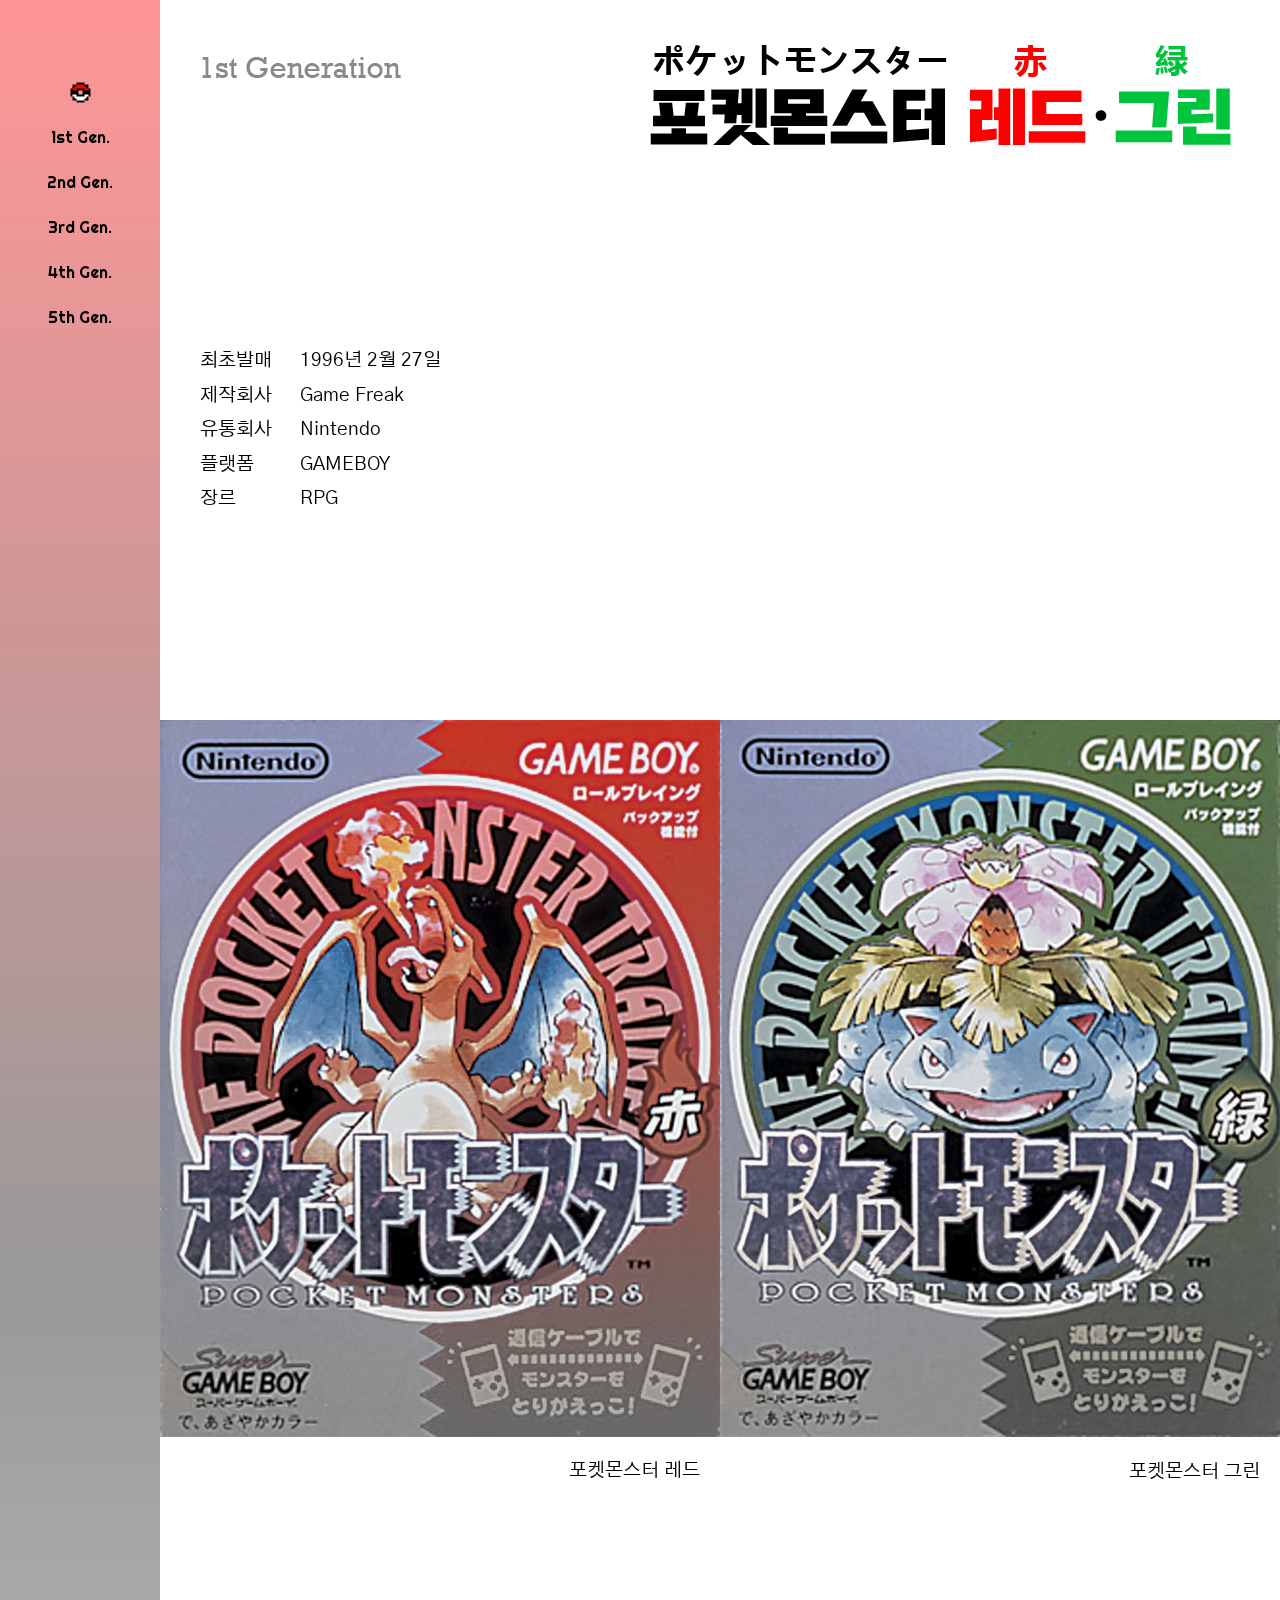
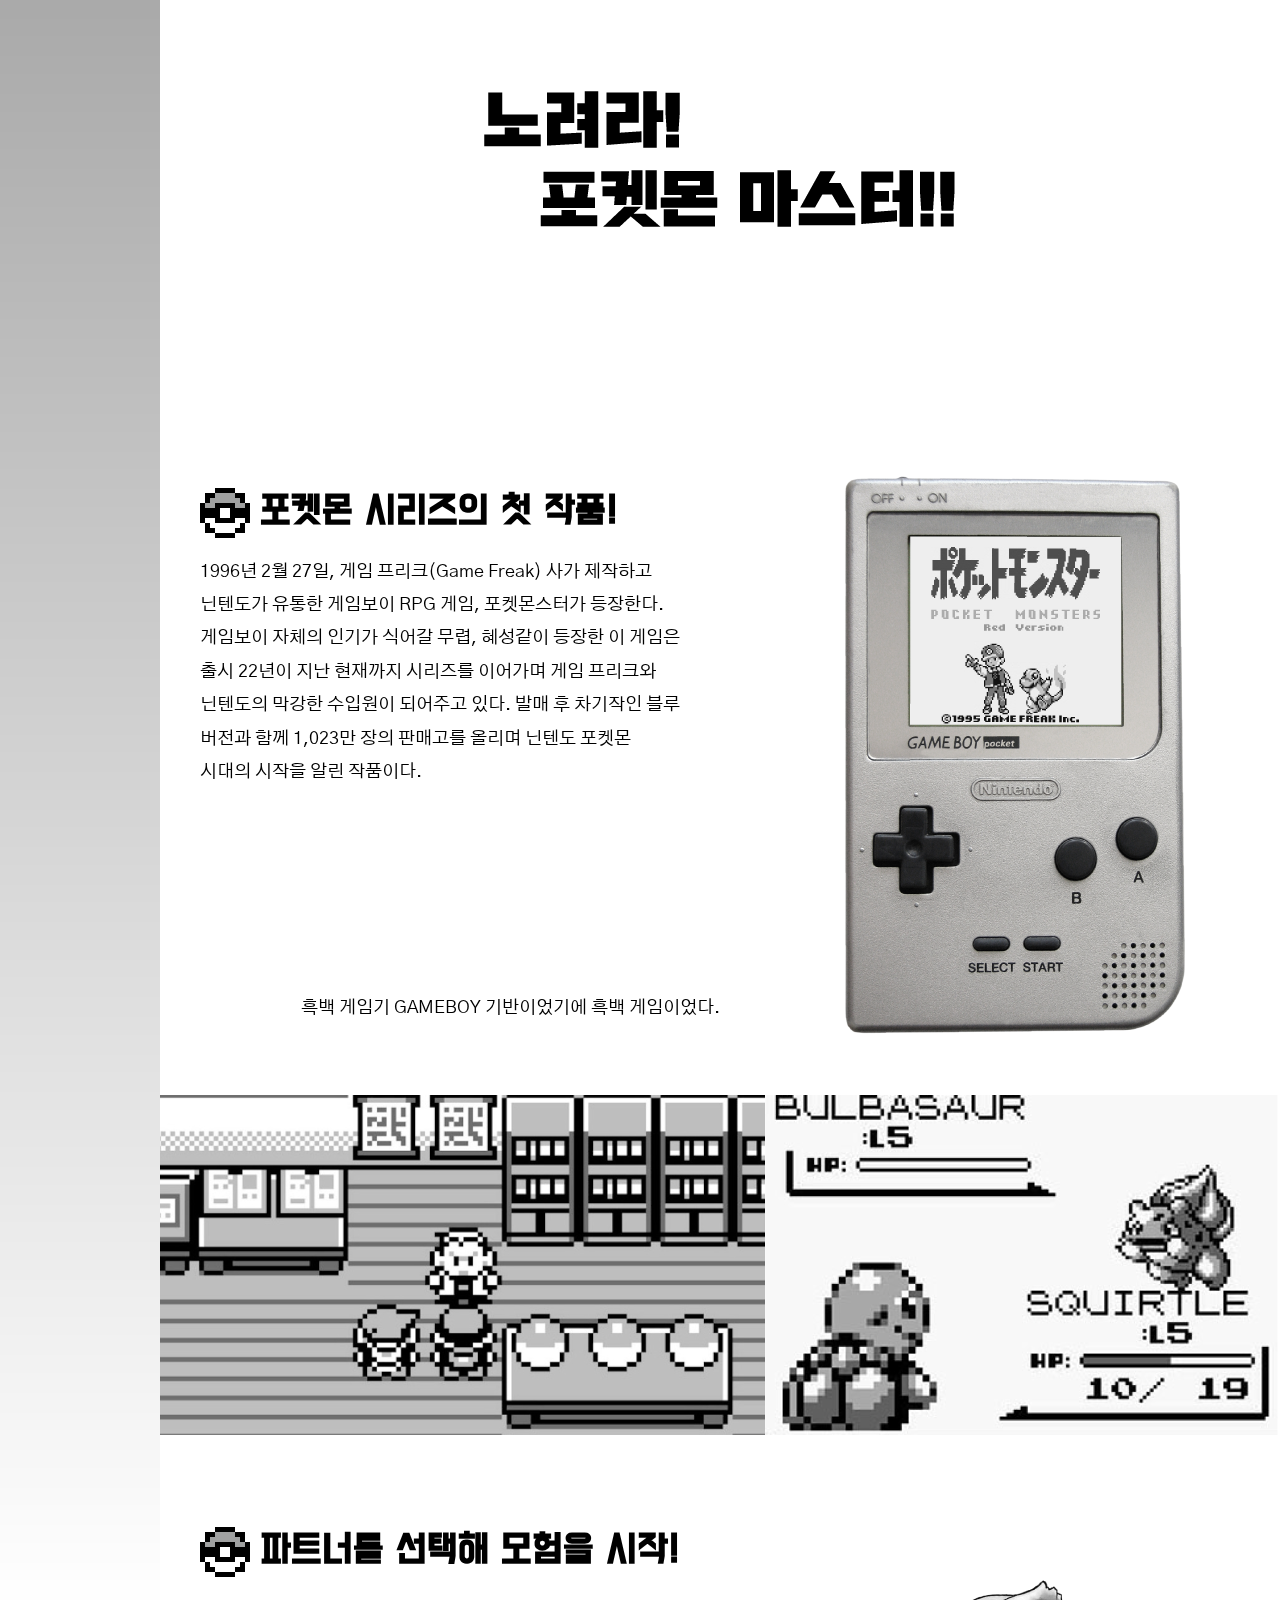
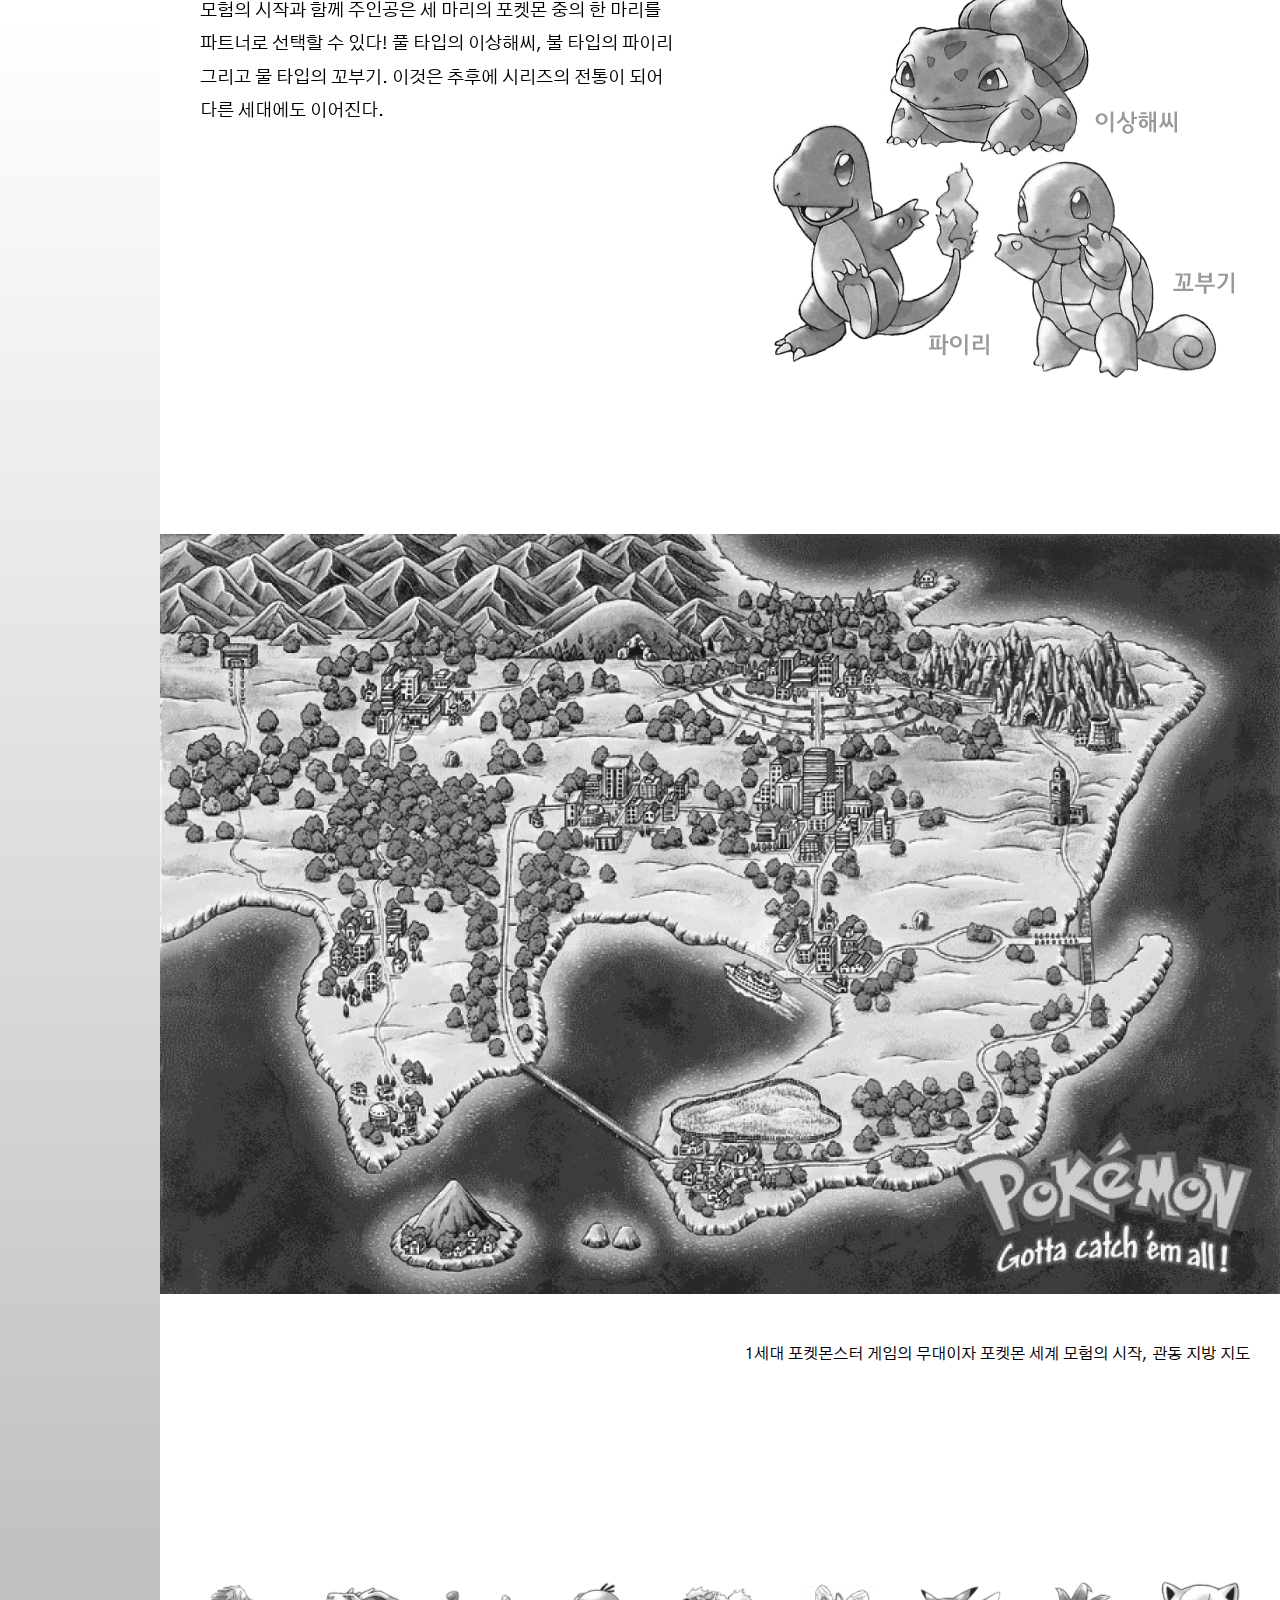
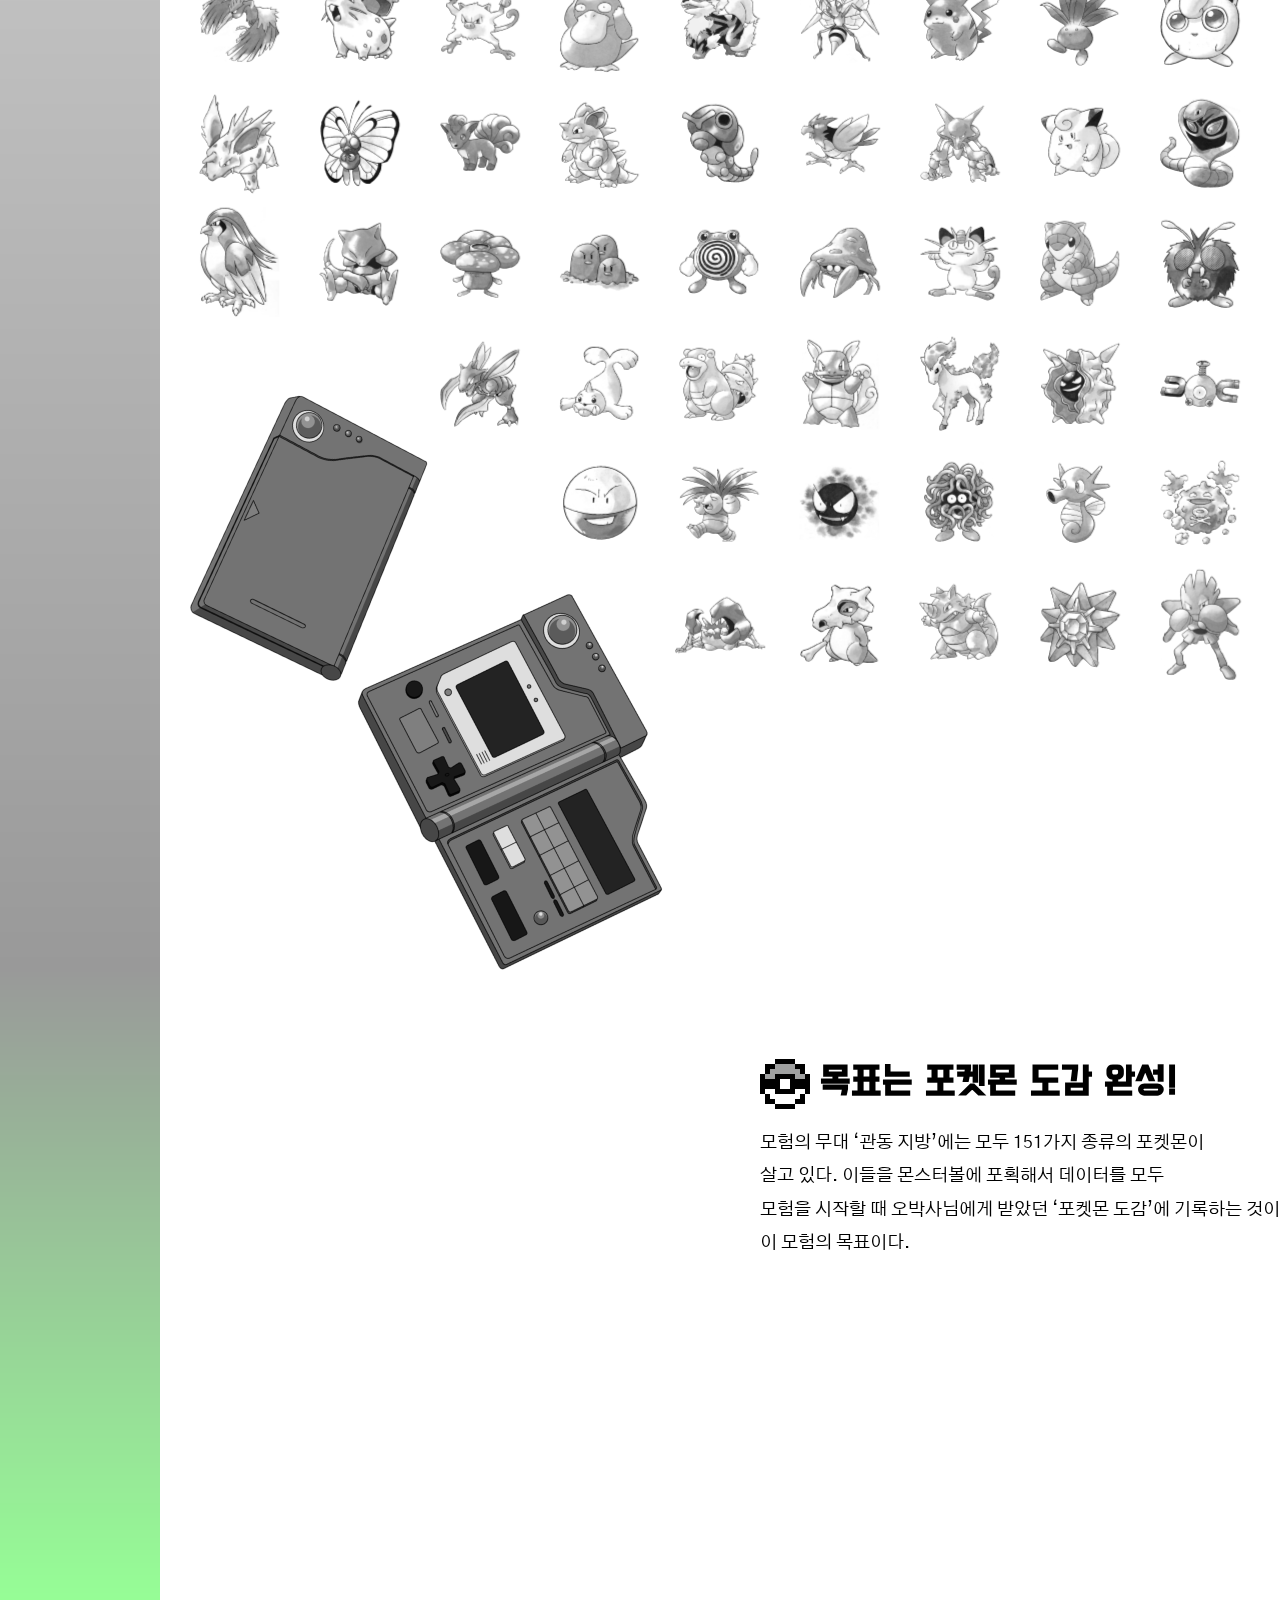
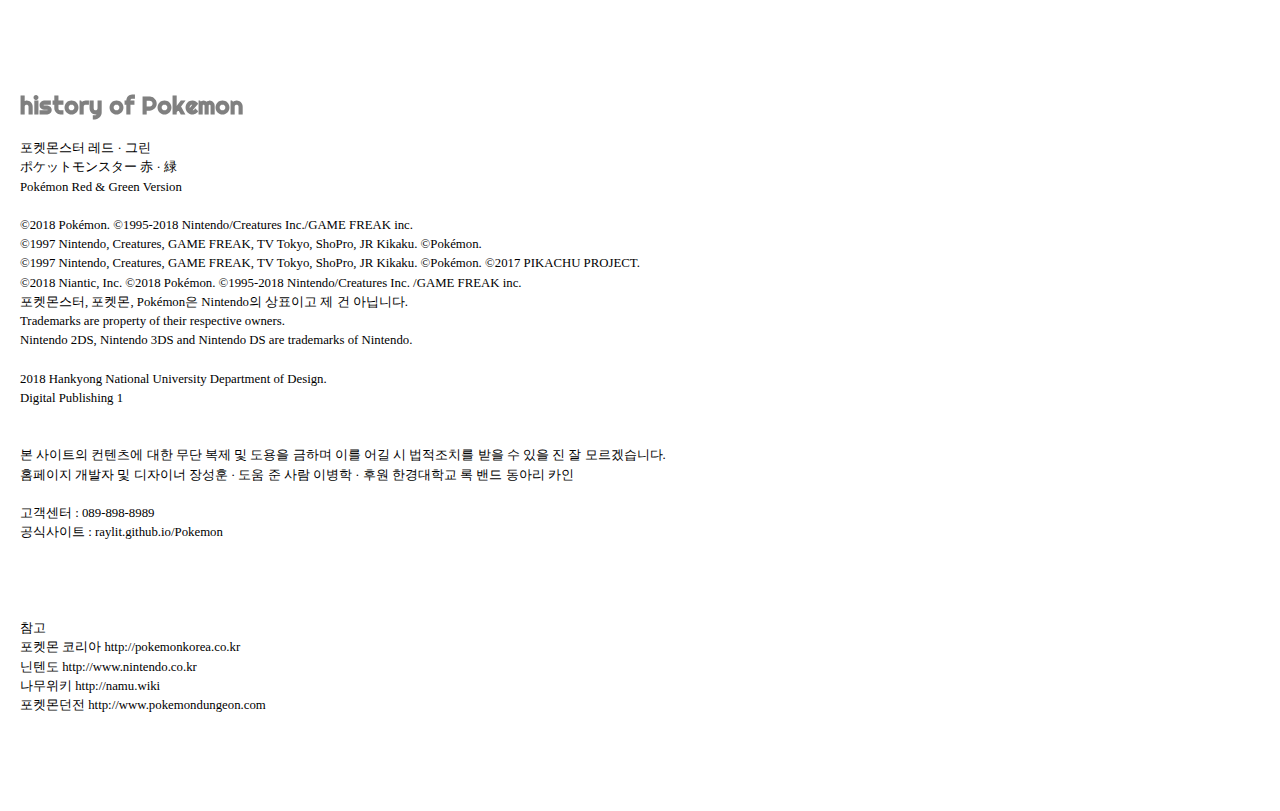
==== commit 523473c8: "Add files via upload" ====
--- a/1gen.html
+++ b/1gen.html
@@ -82,7 +82,12 @@
 				닌텐도의 막강한 수입원이 되어주고 있다. 발매 후 차기작인 블루<br>
 				버전과 함께 1,023만 장의 판매고를 올리며 닌텐도 포켓몬<br>
 				시대의 시작을 알린 작품이다.</p>
-				</div>
+			</div>
+			<div class="barpara right">
+			<p class="korfont">
+				<br><br><br><br><br>
+				흑백 게임기 GAMEBOY 기반이었기에 흑백 게임이었다.</p>
+			</div>
 		</div>
 		<div class="imgbar">
 			<img src="gen1-2.png" class="barimg2">
@@ -150,19 +155,43 @@
 		</div>
 		<div id="footer">
 			<p>
+			<br>
+			포켓몬스터 레드 · 그린<br>
+			ポケットモンスター 赤 · 緑<br>
+			Pokémon Red & Green Version<br>
+			<br>
 			©2018 Pokémon. ©1995-2018 Nintendo/Creatures Inc./GAME FREAK inc.<br>
 			©1997 Nintendo, Creatures, GAME FREAK, TV Tokyo, ShoPro, JR Kikaku. ©Pokémon.<br>
 			©1997 Nintendo, Creatures, GAME FREAK, TV Tokyo, ShoPro, JR Kikaku. ©Pokémon. ©2017 PIKACHU PROJECT.<br>
 			©2018 Niantic, Inc. ©2018 Pokémon. ©1995-2018 Nintendo/Creatures Inc. /GAME FREAK inc.<br>
 			포켓몬스터, 포켓몬, Pokémon은 Nintendo의 상표이고 제 건 아닙니다.<br>
 			Trademarks are property of their respective owners. <br>
-			Nintendo 2DS, Nintendo 3DS and Nintendo DS are trademarks of Nintendo. <br><br>
+			Nintendo 2DS, Nintendo 3DS and Nintendo DS are trademarks of Nintendo. <br>
+			<br>
+			2018 Hankyong National University Department of Design.<br>
+			Digital Publishing 1<br>
+			<br>
+			<br>
 			본 사이트의 컨텐츠에 대한 무단 복제 및 도용을 금하며 이를 어길 시 법적조치를 받을 수 있을 진 잘 모르겠습니다.<br>
 			홈페이지 개발자 및 디자이너 장성훈 · 도움 준 사람 이병학 · 후원 한경대학교 록 밴드 동아리 카인<br>
 			<br>
-			경기도 용인시 기흥구 흥덕2로 118번길 25, 807-1302.<br>
-			<br><br><br><br>
-			</p>
+			고객센터 : 089-898-8989<br>
+			공식사이트 : raylit.github.io/Pokemon<br>
+			<br>
+			<br>
+			<br>
+			<br>
+			참고 <br>
+			포켓몬 코리아 http://pokemonkorea.co.kr <br>
+			닌텐도 http://www.nintendo.co.kr <br>
+			나무위키 http://namu.wiki <br>
+			포켓몬던전 http://www.pokemondungeon.com <br>
+			<br>
+			<br>
+			<br>
+			<br>
+			<br>
+			</p>	
 		</div>
 	</footer>
 </body>
--- a/style.css
+++ b/style.css
@@ -17,45 +17,105 @@
 		nav #menuList div{height:0px;}
 		nav #menuList .main-menu-item{font-family: 'Righteous', cursive; list-style:none; width: 160px; height:45px;}
 		nav #menuList a{display:block; height:45px; text-align:center; line-height:45px;}
-		nav #menuList a:hover {color:white; background: black;}
-		.black {margin:auto; background: gray; width:1280px; }
+		nav #menuList a:hover {color:white; background : black;}
+		.black {margin:auto; width:1280px; }
 		.black img{width:1280px;}
 
-		#mainbody1{margin:auto; width:1280px; height:6400px; background:grey;}
-		.colorbar{width:160px; background:red; float:left;}
-		.titlebar{width:1120px; height:320px; position:relative; float:left; background:blue;}
-		.specbar{height:400px; width:1120px; position:relative; float:left; background:white;}
+		#mainbody1{margin:auto; width:1280px; height:6400px; }
+		.colorbar{width:160px; :red; float:left;}
+		.titlebar{width:1120px; height:320px; position:relative; float:left; }
+		.specbar{height:400px; width:1120px; position:relative; float:left; }
 		.specbar p{ font-size:1.2em; line-height:1.8em; margin:0px;  padding-left:40px; padding-top:24px;  font-family: 'Gothic A1', sans-serif; float:left; }
 		.specbar p2{ font-size:1.2em; line-height:1.8em; padding-left:28px; padding-top:24px; font-family: 'Gothic A1', sans-serif; float:left; }
-		.bar2{ width:1120px; position:relative; float:left; background:blue; height:800px; }
-		.gametitle{ position:relative; float:left; width: 560px; height:800px; background:red;}
+		.bar2{ width:1120px; position:relative; float:left; height:800px; }
+		.gametitle{ position:relative; float:left; width: 560px; height:800px; }
 		.gametitle img{width:100%;}
 		.gametitle p{font-size: 1.2em; text-align:right; padding-right:20px;}
 		.korfont {font-family: 'Gothic A1', sans-serif;}
 		.kortitle {font-family: 'Do Hyeon', sans-serif; font-size:2.5em;}
-		.bar3{ width:1120px; position:relative; float:left; background:blue; height:480px; }
+		.bar3{ width:1120px; position:relative; float:left;  height:480px; }
 		.bar3 img{position:relative; left:320px; top:168px;}
-		.bar4{ width:1120px; position:relative; float:left; background:red;}
+		.bar4{ width:1120px; position:relative; float:left; }
 		.balls {float:left; }
-		.barh { float:left;  padding-left: 40px; padding-top:88px; background:grey; width:520px;}
+		.barh { float:left;  padding-left: 40px; padding-top:88px; :grey; width:520px;}
 		.barhead {float:left; margin:auto; padding-left:10px;}
-		.barpara {float:left; margin:auto; width:520px; background:green; font-size:1.1em; line-height:1.9em;}
-		.imgbar {float:left; margin:auto; width:560px; height:695px; background:yellow;}
+		.barpara {float:left; margin:auto; width:520px; :green; font-size:1.1em; line-height:1.9em;}
+		.right {text-align:right;}
+		.imgbar {float:left; margin:auto; width:560px; height:695px; }
 		.barimg2 {position:relative; left:124px; top:75px; }
 		.bar5 {float:left;}
 		.bar5img {float:left;}
 		.barimg5 {position:relative; left:40px; top:140px; }
-		.bar6 {float:left; width:1120px; height:870px; background:yellow;}
+		.bar6 {float:left; width:1120px; height:870px; }
 		.bar6para {padding:30px; text-align:right;}
 		.bar7 {float:left; width:1120px; height:1167px;}
 
-		#mainbody2{margin:auto; width:1280px; height:7200px; background:grey;}
+		#mainbody2{margin:auto; width:1280px; height:7200px; }
 		.imgbar2{float:left;}
 		.newtype{text-align:center; padding-top:50px; margin-bottom:250px;}
-		.imgbar3{float:left; height:367px; width:560px; background:yellow;}
-		.imgbar4{float:left; height:440px; width:560px; background:yellow;}
+		.imgbar3{float:left; height:367px; width:560px; }
+		.imgbar4{float:left; height:440px; width:560px; }
 		.imgbar5{float:left; padding-top:138px;}
 
-		#footer{width:1280px; margin:auto; background: white; position:relative;}
-		#footer h1{font-family: 'Righteous', cursive; text-align: center; width:1280px; height:160px; margin:auto; background: white; line-height: 80px; font-size:1.5em; color:grey;}
-		#footer p{margin: auto; width: 1280px; font-size:0.8em; text-align:left; line-height:1.6em; padding-left:20px;}
+		#mainbody3{margin:auto; width:1280px; height:9200px;}
+		.gametitle4{ position:relative; float:left; width: 1120px;}
+		.gametitle4 img{width:840px;}
+		.rubys{ width: 840px; position:relative; left:40px;}
+		.sapphires{width: 840px; position:relative; left:280px;}
+		.bar33{ width:1120px; position:relative; float:left; height:1470px; }
+		.bar34{ width:1120px; position:relative; float:left; height:1160px; }
+		.gradon{ position: absolute; top:108px; left:40px; }
+		.kyogre{ width:728px; height:728px; position: absolute; top:433px; left:393px; }
+		.bar345{ position: absolute; top:318px; left:728px; }
+		.bar345 h1{ color:#D80000; }
+		.bar3456{ position: absolute; top:900px; left:160px; }
+		.bar3456 h1{ color:#1F00D8; }
+		.houen { font-size:1.2em; line-height:1.8em; font-family: 'Gothic A1', sans-serif; }
+		.bar34567 { float:left; position:relative; width:1120px; height: 380px; }
+		.bar345678 { float:left; position:relative; width:1120px; height: 168px; }
+		.bar4 iframe { position:relative; left:60px; }
+		.world { position:relative; left:60px; width:1000px;}
+		.pachi { position:relative; top:100px; left:60px; }
+
+		.bar44 { position:relative; float:left; width:1120px; height:375px;}
+		.ninwifi { width:250px; position:relative; top:120px; left:173px;}
+		.bar444 { position:relative; float:left; width:1120px; height:246px; }
+		.gen456 { position:relative; float:left; left:84px; }
+		.gen4567 { position:relative; float:left; left:84px; }
+		.head4 { position:relative; left:100px; height:295px; }
+		.gengen { position:relative; top:200px; line-height:1.5em; }
+		.imgbar44 {float:left; height:500px; width:560px; }
+		.imgbar44 img { position:relative; left:60px; }
+		.imgbar444 { float:left; height:420px; width:560px; }
+		.imgbar444 img { position:relative; top:36px; left:40px; width:520px; }
+		.imgbar444 p { position:relative; text-align:right; top:100px; line-height:1.5em; }
+		.bar44444 { float:left; position:relative; width:1120px; height: 558px; }
+		.bar4444 { float:left; position:relative; width:1120px; height: 220px; }
+		.img4-7 { position:relative; top:150px; }
+		.bar45678 { float:left; position:relative; width:1120px; height: 220px; }
+		.img4-8 { position:relative; width:520px; margin:auto;}
+
+		#mainbody5{margin:auto; width:1280px; height:9600px;}
+		.hanavideo { position:relative; left:240px; }
+		.reshiram { position: absolute; top:155px; left:578px; }
+		.zekrom { position: absolute; top:303px; left:40px; width:560px;}
+		.hanabar { position: relative; width:560px; top:700px; left:560px; margin-right:0px; }
+		.sinzitsu { margin-bottom:15px; }
+		.risou { position:relative; left:200px; margin-top:0px; width:300px; margin-right:0px;}
+		.plasma { position:relative; left:411px; height:320px; }
+		.nnn h1 { position: absolute; top:450px; left:560px; }
+		.nnn p { position: absolute; top:540px; left:560px; }
+		.head5 { position:relative; height: 300px; text-align:center; margin:auto; line-height:250px; }
+		.barnone{ width:1120px; position:relative; float:left; }
+		.barhalf{ width:540px; position:relative; float:left; padding-left:20px;}
+		.barhalf img{width:100%;}
+		.barhalf p{font-size: 1.2em; text-align:right; padding-right:20px;}
+		.bw2pv { position:relative; left:40px;}
+		.hanaworld { position:relative; left:20px; padding-top:200px; }
+		.hanaworld img { width:1100px; }
+		.hanaslogan { text-align: center; font-size:3.5em; }
+
+		#footer{width:1280px; margin:auto; background : white; position:relative;}
+		#footer h1{font-family: 'Righteous', cursive; text-align: left; width:1280px; height:80px; margin:auto; background: white; line-height: 80px; font-size:1.5em; color:grey;
+				padding-left:20px; padding-top:40px;}
+		#footer p{margin: auto; width: 1280px; font-size:0.8em; text-align:left; line-height:1.5em; padding-left:20px;}
